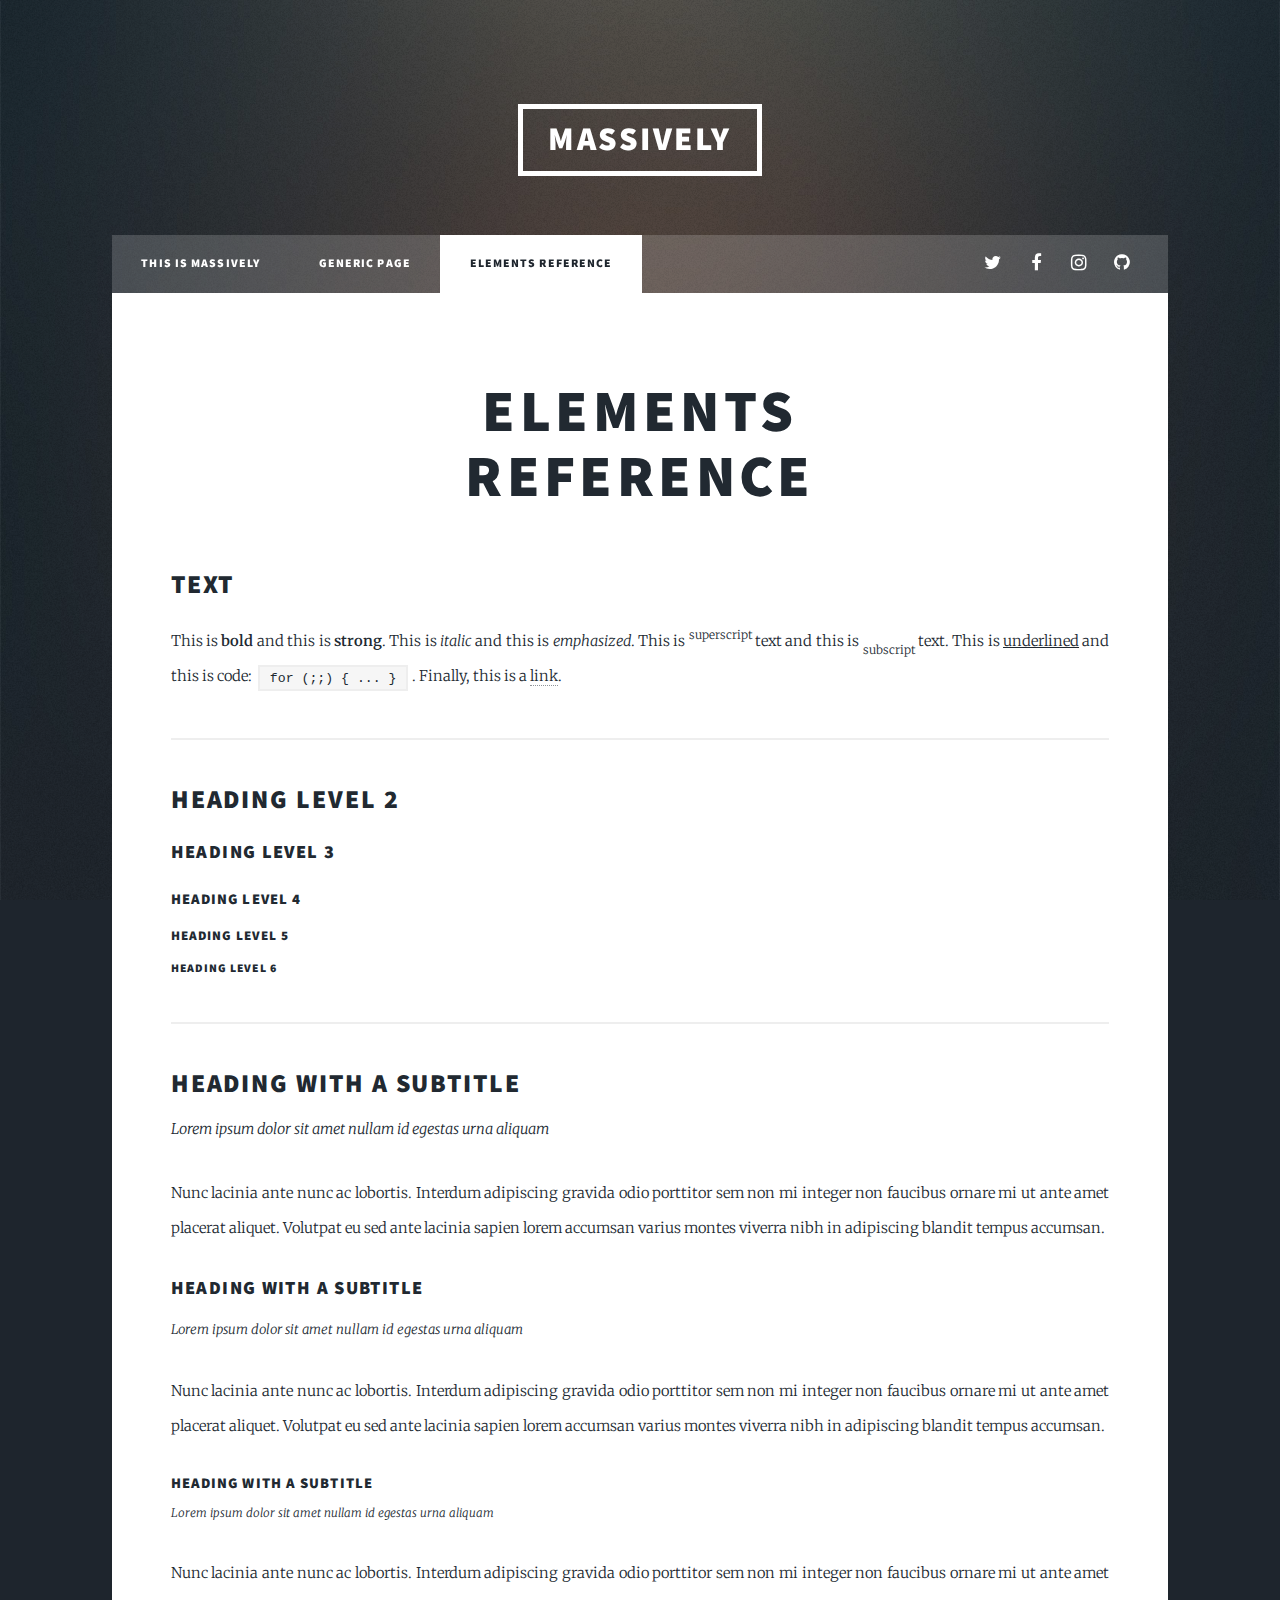
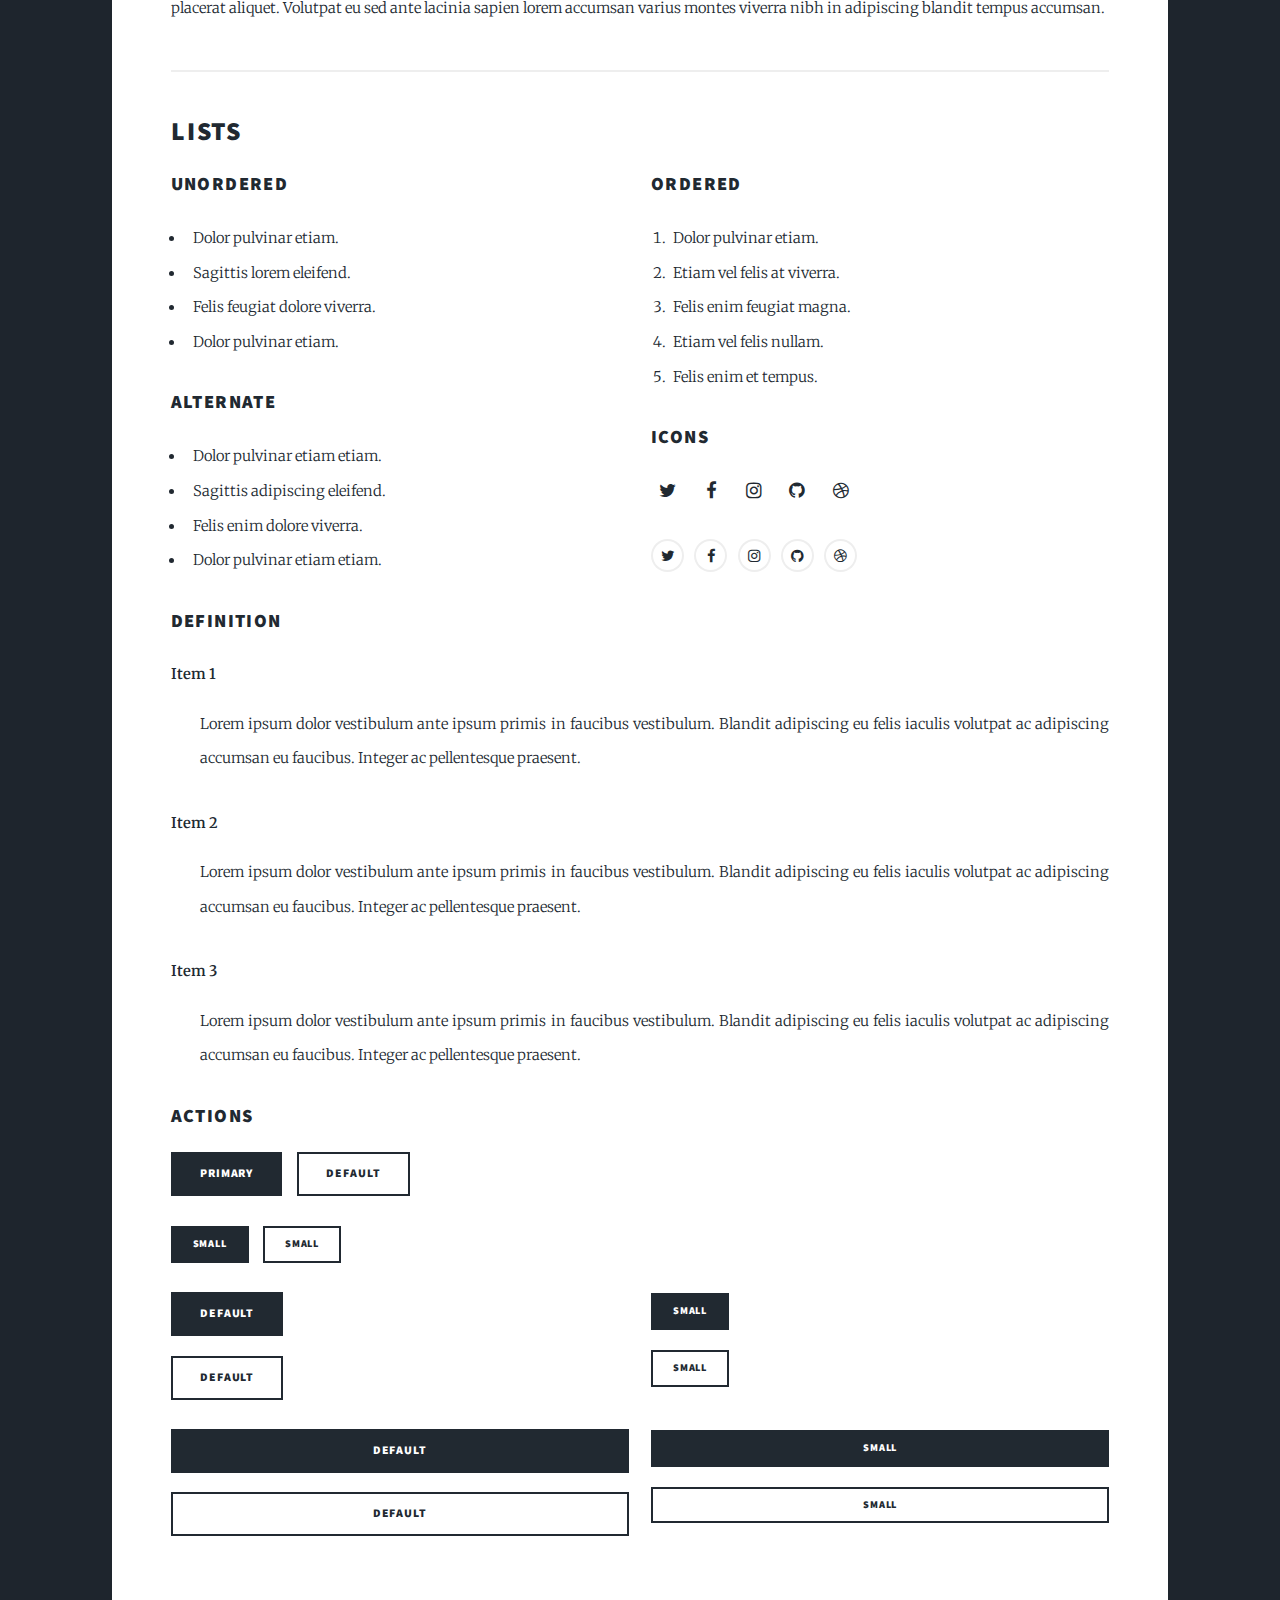
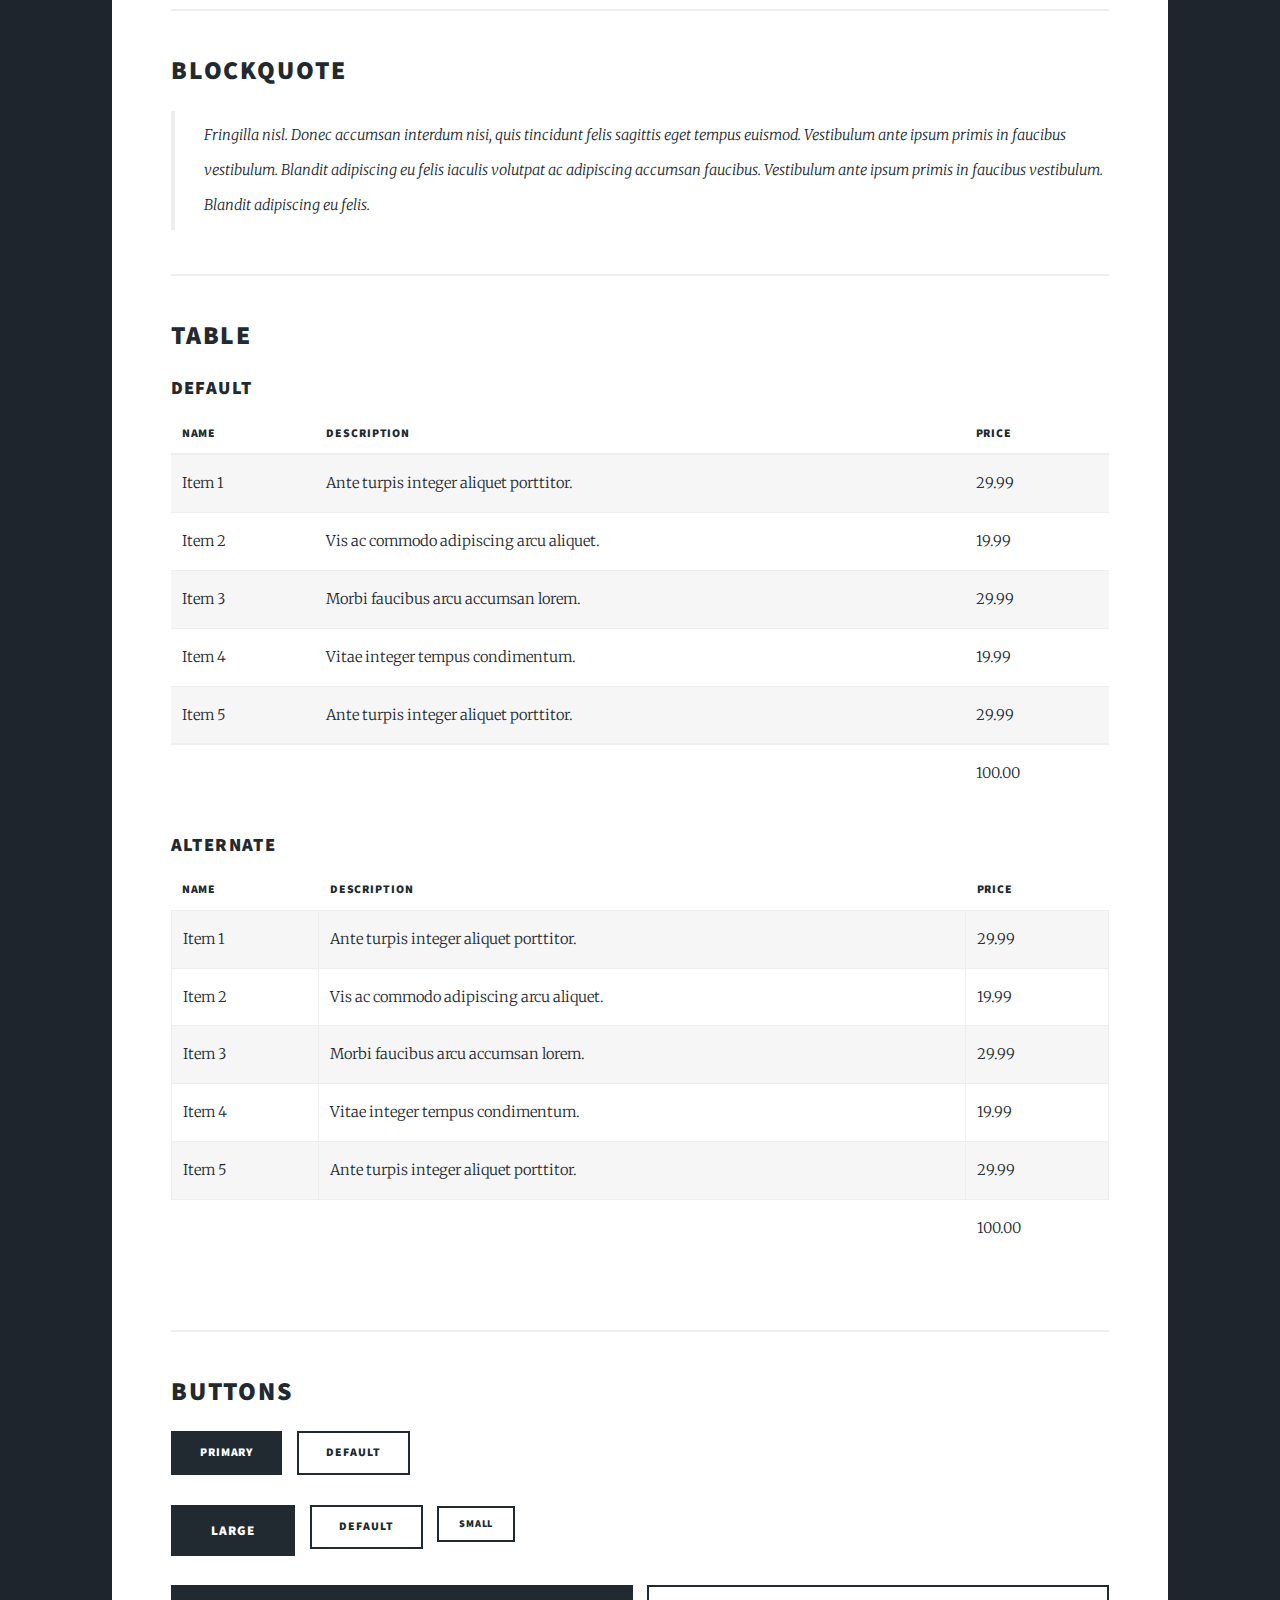
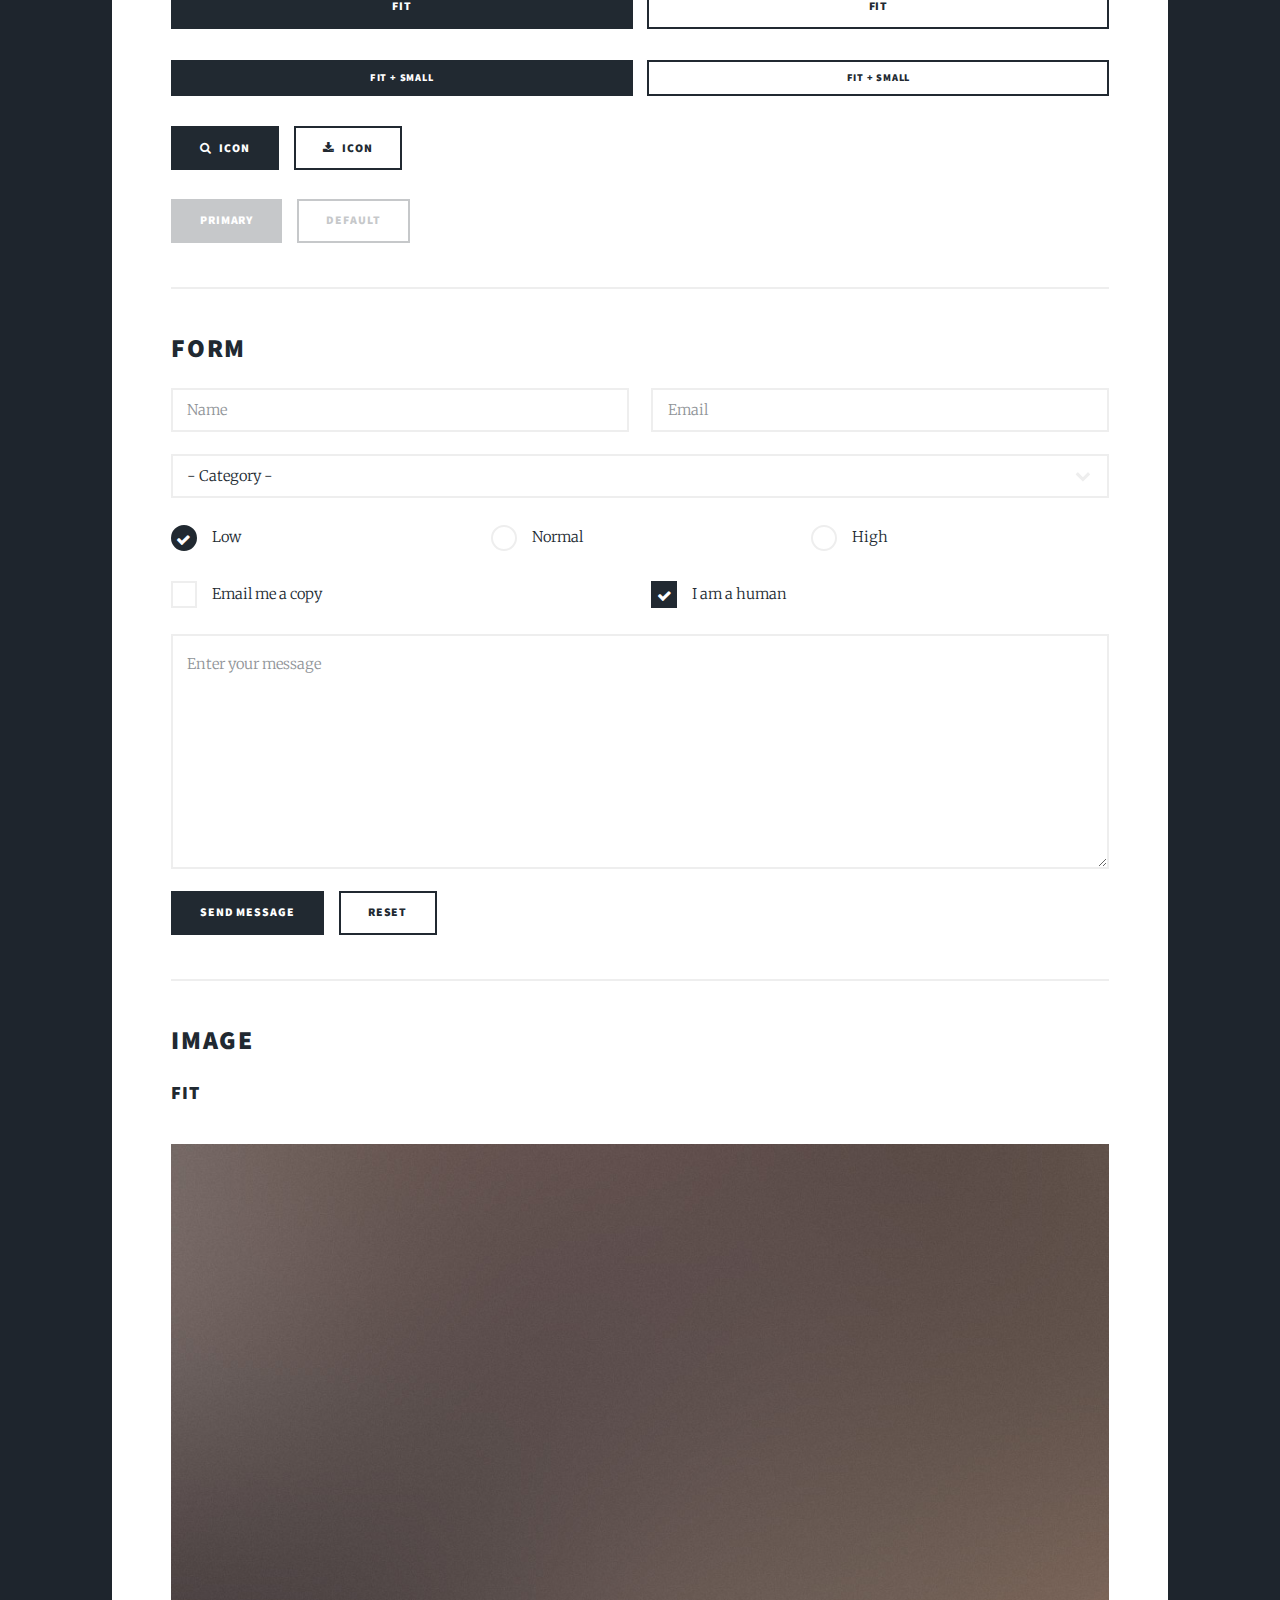
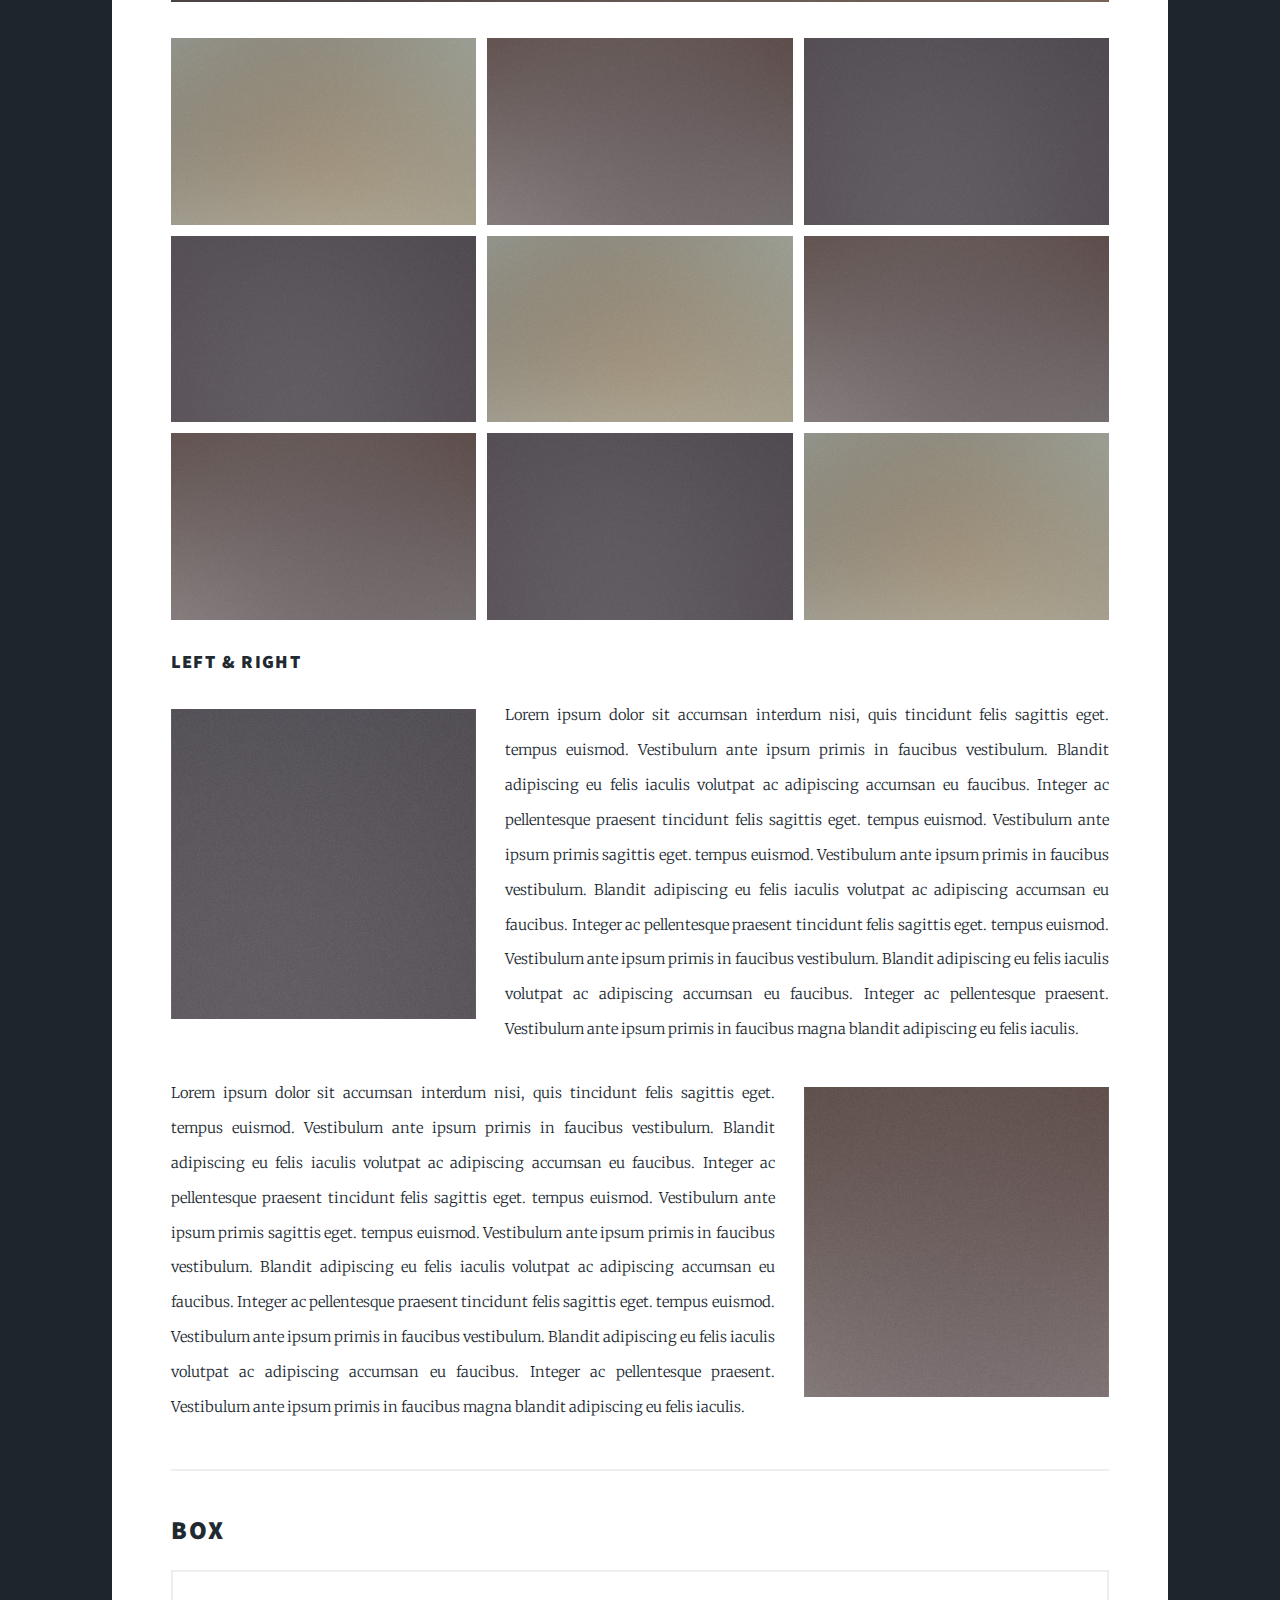
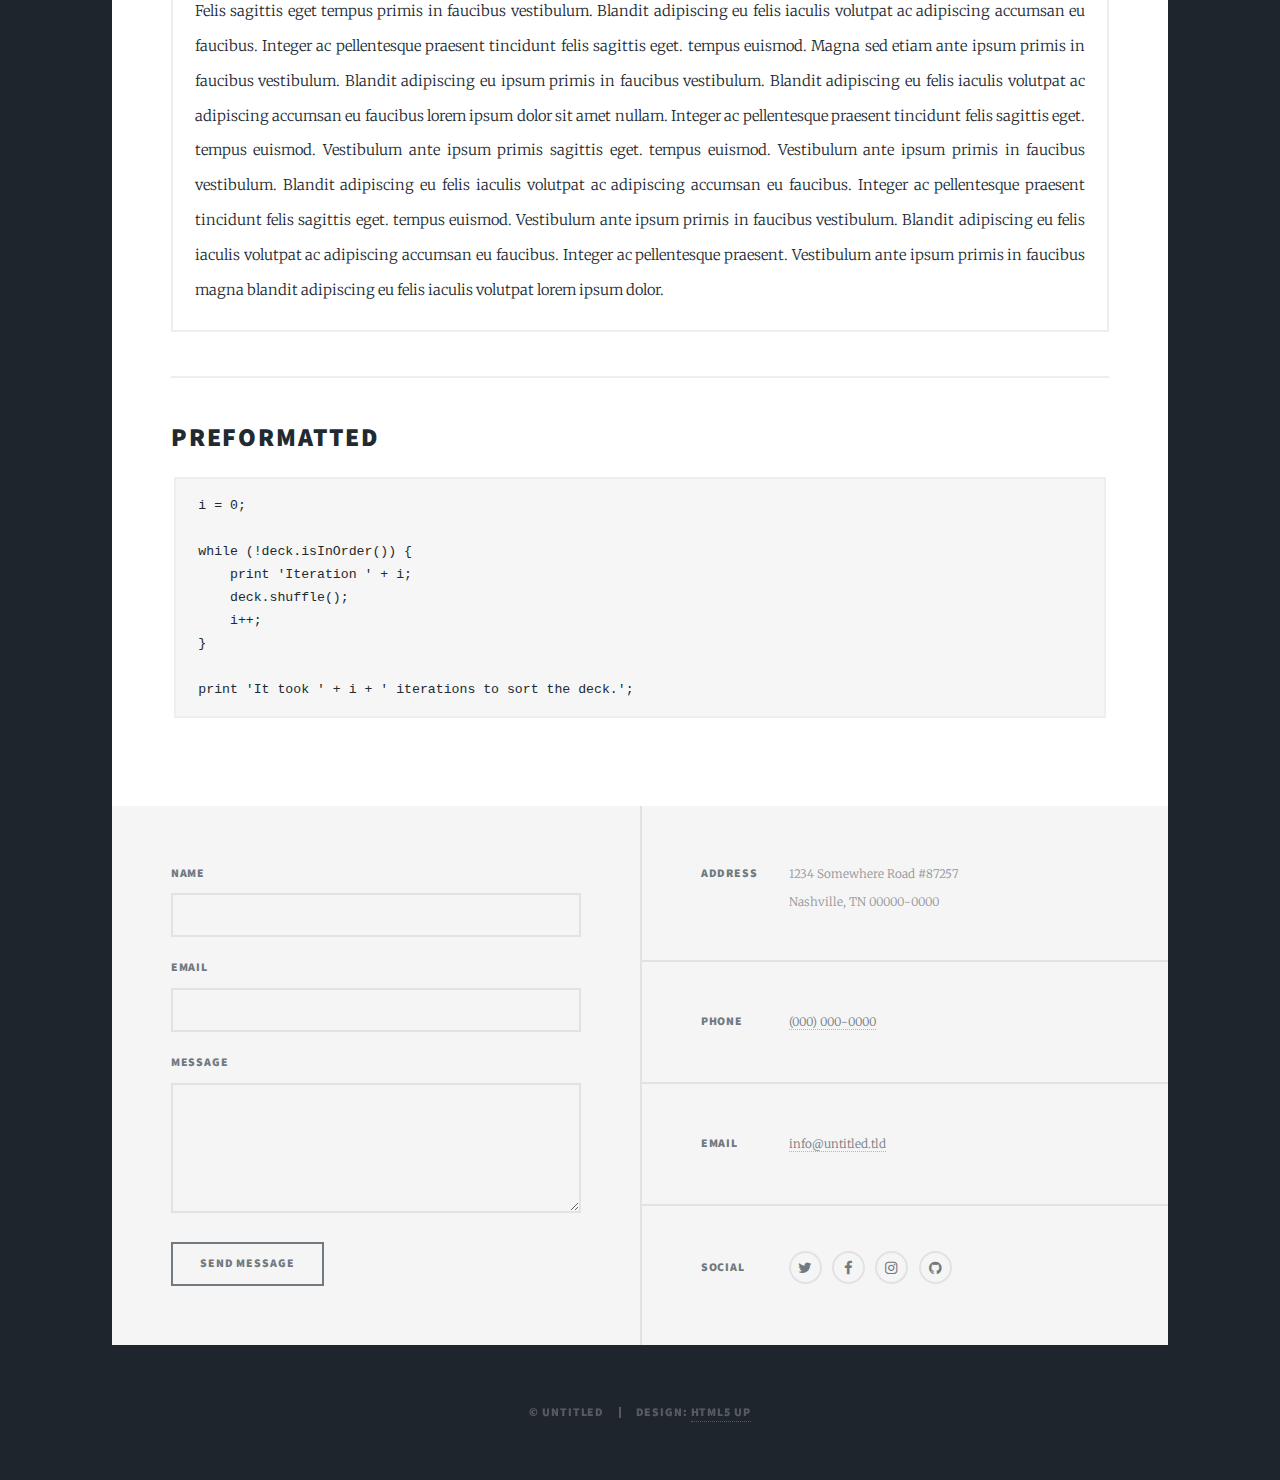
==== elements.html @ e855878c "chea" ====
<!DOCTYPE HTML>
<!--
	Massively by HTML5 UP
	html5up.net | @ajlkn
	Free for personal and commercial use under the CCA 3.0 license (html5up.net/license)
-->
<html>
	<head>
		<title>Elements Reference - Massively by HTML5 UP</title>
		<meta charset="utf-8" />
		<meta name="viewport" content="width=device-width, initial-scale=1, user-scalable=no" />
		<link rel="stylesheet" href="assets/css/main.css" />
		<noscript><link rel="stylesheet" href="assets/css/noscript.css" /></noscript>
	</head>
	<body class="is-preload">

		<!-- Wrapper -->
			<div id="wrapper">

				<!-- Header -->
					<header id="header">
						<a href="index.html" class="logo">Massively</a>
					</header>

				<!-- Nav -->
					<nav id="nav">
						<ul class="links">
							<li><a href="index.html">This is Massively</a></li>
							<li><a href="generic.html">Generic Page</a></li>
							<li class="active"><a href="elements.html">Elements Reference</a></li>
						</ul>
						<ul class="icons">
							<li><a href="#" class="icon fa-twitter"><span class="label">Twitter</span></a></li>
							<li><a href="#" class="icon fa-facebook"><span class="label">Facebook</span></a></li>
							<li><a href="#" class="icon fa-instagram"><span class="label">Instagram</span></a></li>
							<li><a href="#" class="icon fa-github"><span class="label">GitHub</span></a></li>
						</ul>
					</nav>

				<!-- Main -->
					<div id="main">

						<!-- Post -->
							<section class="post">
								<header class="major">
									<h1>Elements<br />
									Reference</h1>
								</header>

								<!-- Text stuff -->
									<h2>Text</h2>
									<p>This is <b>bold</b> and this is <strong>strong</strong>. This is <i>italic</i> and this is <em>emphasized</em>.
									This is <sup>superscript</sup> text and this is <sub>subscript</sub> text.
									This is <u>underlined</u> and this is code: <code>for (;;) { ... }</code>.
									Finally, this is a <a href="#">link</a>.</p>
									<hr />
									<h2>Heading Level 2</h2>
									<h3>Heading Level 3</h3>
									<h4>Heading Level 4</h4>
									<h5>Heading Level 5</h5>
									<h6>Heading Level 6</h6>
									<hr />
									<header>
										<h2>Heading with a Subtitle</h2>
										<p>Lorem ipsum dolor sit amet nullam id egestas urna aliquam</p>
									</header>
									<p>Nunc lacinia ante nunc ac lobortis. Interdum adipiscing gravida odio porttitor sem non mi integer non faucibus ornare mi ut ante amet placerat aliquet. Volutpat eu sed ante lacinia sapien lorem accumsan varius montes viverra nibh in adipiscing blandit tempus accumsan.</p>
									<header>
										<h3>Heading with a Subtitle</h3>
										<p>Lorem ipsum dolor sit amet nullam id egestas urna aliquam</p>
									</header>
									<p>Nunc lacinia ante nunc ac lobortis. Interdum adipiscing gravida odio porttitor sem non mi integer non faucibus ornare mi ut ante amet placerat aliquet. Volutpat eu sed ante lacinia sapien lorem accumsan varius montes viverra nibh in adipiscing blandit tempus accumsan.</p>
									<header>
										<h4>Heading with a Subtitle</h4>
										<p>Lorem ipsum dolor sit amet nullam id egestas urna aliquam</p>
									</header>
									<p>Nunc lacinia ante nunc ac lobortis. Interdum adipiscing gravida odio porttitor sem non mi integer non faucibus ornare mi ut ante amet placerat aliquet. Volutpat eu sed ante lacinia sapien lorem accumsan varius montes viverra nibh in adipiscing blandit tempus accumsan.</p>

									<hr />

								<!-- Lists -->
									<h2>Lists</h2>
									<div class="row">
										<div class="col-6 col-12-small">

											<h3>Unordered</h3>
											<ul>
												<li>Dolor pulvinar etiam.</li>
												<li>Sagittis lorem eleifend.</li>
												<li>Felis feugiat dolore viverra.</li>
												<li>Dolor pulvinar etiam.</li>
											</ul>

											<h3>Alternate</h3>
											<ul class="alt">
												<li>Dolor pulvinar etiam etiam.</li>
												<li>Sagittis adipiscing eleifend.</li>
												<li>Felis enim dolore viverra.</li>
												<li>Dolor pulvinar etiam etiam.</li>
											</ul>

										</div>
										<div class="col-6 col-12-small">

											<h3>Ordered</h3>
											<ol>
												<li>Dolor pulvinar etiam.</li>
												<li>Etiam vel felis at viverra.</li>
												<li>Felis enim feugiat magna.</li>
												<li>Etiam vel felis nullam.</li>
												<li>Felis enim et tempus.</li>
											</ol>

											<h3>Icons</h3>
											<ul class="icons">
												<li><a href="#" class="icon fa-twitter"><span class="label">Twitter</span></a></li>
												<li><a href="#" class="icon fa-facebook"><span class="label">Facebook</span></a></li>
												<li><a href="#" class="icon fa-instagram"><span class="label">Instagram</span></a></li>
												<li><a href="#" class="icon fa-github"><span class="label">Github</span></a></li>
												<li><a href="#" class="icon fa-dribbble"><span class="label">Dribbble</span></a></li>
											</ul>
											<ul class="icons alt">
												<li><a href="#" class="icon alt fa-twitter"><span class="label">Twitter</span></a></li>
												<li><a href="#" class="icon alt fa-facebook"><span class="label">Facebook</span></a></li>
												<li><a href="#" class="icon alt fa-instagram"><span class="label">Instagram</span></a></li>
												<li><a href="#" class="icon alt fa-github"><span class="label">Github</span></a></li>
												<li><a href="#" class="icon alt fa-dribbble"><span class="label">Dribbble</span></a></li>
											</ul>

										</div>
									</div>
									<h3>Definition</h3>
									<dl>
										<dt>Item 1</dt>
										<dd>
											<p>Lorem ipsum dolor vestibulum ante ipsum primis in faucibus vestibulum. Blandit adipiscing eu felis iaculis volutpat ac adipiscing accumsan eu faucibus. Integer ac pellentesque praesent.</p>
										</dd>
										<dt>Item 2</dt>
										<dd>
											<p>Lorem ipsum dolor vestibulum ante ipsum primis in faucibus vestibulum. Blandit adipiscing eu felis iaculis volutpat ac adipiscing accumsan eu faucibus. Integer ac pellentesque praesent.</p>
										</dd>
										<dt>Item 3</dt>
										<dd>
											<p>Lorem ipsum dolor vestibulum ante ipsum primis in faucibus vestibulum. Blandit adipiscing eu felis iaculis volutpat ac adipiscing accumsan eu faucibus. Integer ac pellentesque praesent.</p>
										</dd>
									</dl>

									<h3>Actions</h3>
									<ul class="actions">
										<li><a href="#" class="button primary">Primary</a></li>
										<li><a href="#" class="button">Default</a></li>
									</ul>
									<ul class="actions small">
										<li><a href="#" class="button primary small">Small</a></li>
										<li><a href="#" class="button small">Small</a></li>
									</ul>
									<div class="row">
										<div class="col-6 col-12-small">
											<ul class="actions stacked">
												<li><a href="#" class="button primary">Default</a></li>
												<li><a href="#" class="button">Default</a></li>
											</ul>
										</div>
										<div class="col-6 col-12-small">
											<ul class="actions stacked">
												<li><a href="#" class="button primary small">Small</a></li>
												<li><a href="#" class="button small">Small</a></li>
											</ul>
										</div>
									</div>
									<div class="row">
										<div class="col-6 col-12-small">
											<ul class="actions stacked">
												<li><a href="#" class="button primary fit">Default</a></li>
												<li><a href="#" class="button fit">Default</a></li>
											</ul>
										</div>
										<div class="col-6 col-12-small">
											<ul class="actions stacked">
												<li><a href="#" class="button primary small fit">Small</a></li>
												<li><a href="#" class="button small fit">Small</a></li>
											</ul>
										</div>
									</div>

									<hr />

								<!-- Blockquote -->
									<h2>Blockquote</h2>
									<blockquote>Fringilla nisl. Donec accumsan interdum nisi, quis tincidunt felis sagittis eget tempus euismod. Vestibulum ante ipsum primis in faucibus vestibulum. Blandit adipiscing eu felis iaculis volutpat ac adipiscing accumsan faucibus. Vestibulum ante ipsum primis in faucibus vestibulum. Blandit adipiscing eu felis.</blockquote>

									<hr />

								<!-- Table -->
									<h2>Table</h2>

									<h3>Default</h3>
									<div class="table-wrapper">
										<table>
											<thead>
												<tr>
													<th>Name</th>
													<th>Description</th>
													<th>Price</th>
												</tr>
											</thead>
											<tbody>
												<tr>
													<td>Item 1</td>
													<td>Ante turpis integer aliquet porttitor.</td>
													<td>29.99</td>
												</tr>
												<tr>
													<td>Item 2</td>
													<td>Vis ac commodo adipiscing arcu aliquet.</td>
													<td>19.99</td>
												</tr>
												<tr>
													<td>Item 3</td>
													<td> Morbi faucibus arcu accumsan lorem.</td>
													<td>29.99</td>
												</tr>
												<tr>
													<td>Item 4</td>
													<td>Vitae integer tempus condimentum.</td>
													<td>19.99</td>
												</tr>
												<tr>
													<td>Item 5</td>
													<td>Ante turpis integer aliquet porttitor.</td>
													<td>29.99</td>
												</tr>
											</tbody>
											<tfoot>
												<tr>
													<td colspan="2"></td>
													<td>100.00</td>
												</tr>
											</tfoot>
										</table>
									</div>

									<h3>Alternate</h3>
									<div class="table-wrapper">
										<table class="alt">
											<thead>
												<tr>
													<th>Name</th>
													<th>Description</th>
													<th>Price</th>
												</tr>
											</thead>
											<tbody>
												<tr>
													<td>Item 1</td>
													<td>Ante turpis integer aliquet porttitor.</td>
													<td>29.99</td>
												</tr>
												<tr>
													<td>Item 2</td>
													<td>Vis ac commodo adipiscing arcu aliquet.</td>
													<td>19.99</td>
												</tr>
												<tr>
													<td>Item 3</td>
													<td> Morbi faucibus arcu accumsan lorem.</td>
													<td>29.99</td>
												</tr>
												<tr>
													<td>Item 4</td>
													<td>Vitae integer tempus condimentum.</td>
													<td>19.99</td>
												</tr>
												<tr>
													<td>Item 5</td>
													<td>Ante turpis integer aliquet porttitor.</td>
													<td>29.99</td>
												</tr>
											</tbody>
											<tfoot>
												<tr>
													<td colspan="2"></td>
													<td>100.00</td>
												</tr>
											</tfoot>
										</table>
									</div>

									<hr />

								<!-- Buttons -->
									<h2>Buttons</h2>
									<ul class="actions">
										<li><a href="#" class="button primary">Primary</a></li>
										<li><a href="#" class="button">Default</a></li>
									</ul>
									<ul class="actions">
										<li><a href="#" class="button primary large">Large</a></li>
										<li><a href="#" class="button">Default</a></li>
										<li><a href="#" class="button small">Small</a></li>
									</ul>
									<ul class="actions fit">
										<li><a href="#" class="button primary fit">Fit</a></li>
										<li><a href="#" class="button fit">Fit</a></li>
									</ul>
									<ul class="actions fit small">
										<li><a href="#" class="button primary fit small">Fit + Small</a></li>
										<li><a href="#" class="button fit small">Fit + Small</a></li>
									</ul>
									<ul class="actions">
										<li><a href="#" class="button primary icon fa-search">Icon</a></li>
										<li><a href="#" class="button icon fa-download">Icon</a></li>
									</ul>
									<ul class="actions">
										<li><span class="button primary disabled">Primary</span></li>
										<li><span class="button disabled">Default</span></li>
									</ul>

									<hr />

								<!-- Form -->
									<h2>Form</h2>

									<form method="post" action="#">
										<div class="row gtr-uniform">
											<div class="col-6 col-12-xsmall">
												<input type="text" name="demo-name" id="demo-name" value="" placeholder="Name" />
											</div>
											<div class="col-6 col-12-xsmall">
												<input type="email" name="demo-email" id="demo-email" value="" placeholder="Email" />
											</div>
											<!-- Break -->
											<div class="col-12">
												<select name="demo-category" id="demo-category">
													<option value="">- Category -</option>
													<option value="1">Manufacturing</option>
													<option value="1">Shipping</option>
													<option value="1">Administration</option>
													<option value="1">Human Resources</option>
												</select>
											</div>
											<!-- Break -->
											<div class="col-4 col-12-small">
												<input type="radio" id="demo-priority-low" name="demo-priority" checked>
												<label for="demo-priority-low">Low</label>
											</div>
											<div class="col-4 col-12-small">
												<input type="radio" id="demo-priority-normal" name="demo-priority">
												<label for="demo-priority-normal">Normal</label>
											</div>
											<div class="col-4 col-12-small">
												<input type="radio" id="demo-priority-high" name="demo-priority">
												<label for="demo-priority-high">High</label>
											</div>
											<!-- Break -->
											<div class="col-6 col-12-small">
												<input type="checkbox" id="demo-copy" name="demo-copy">
												<label for="demo-copy">Email me a copy</label>
											</div>
											<div class="col-6 col-12-small">
												<input type="checkbox" id="demo-human" name="demo-human" checked>
												<label for="demo-human">I am a human</label>
											</div>
											<!-- Break -->
											<div class="col-12">
												<textarea name="demo-message" id="demo-message" placeholder="Enter your message" rows="6"></textarea>
											</div>
											<!-- Break -->
											<div class="col-12">
												<ul class="actions">
													<li><input type="submit" value="Send Message" class="primary" /></li>
													<li><input type="reset" value="Reset" /></li>
												</ul>
											</div>
										</div>
									</form>

									<hr />

								<!-- Image -->
									<h2>Image</h2>

									<h3>Fit</h3>
									<span class="image fit"><img src="images/pic01.jpg" alt="" /></span>
									<div class="box alt">
										<div class="row gtr-50 gtr-uniform">
											<div class="col-4"><span class="image fit"><img src="images/pic02.jpg" alt="" /></span></div>
											<div class="col-4"><span class="image fit"><img src="images/pic03.jpg" alt="" /></span></div>
											<div class="col-4"><span class="image fit"><img src="images/pic04.jpg" alt="" /></span></div>
											<!-- Break -->
											<div class="col-4"><span class="image fit"><img src="images/pic04.jpg" alt="" /></span></div>
											<div class="col-4"><span class="image fit"><img src="images/pic02.jpg" alt="" /></span></div>
											<div class="col-4"><span class="image fit"><img src="images/pic03.jpg" alt="" /></span></div>
											<!-- Break -->
											<div class="col-4"><span class="image fit"><img src="images/pic03.jpg" alt="" /></span></div>
											<div class="col-4"><span class="image fit"><img src="images/pic04.jpg" alt="" /></span></div>
											<div class="col-4"><span class="image fit"><img src="images/pic02.jpg" alt="" /></span></div>
										</div>
									</div>

									<h3>Left &amp; Right</h3>
									<p><span class="image left"><img src="images/pic08.jpg" alt="" /></span>Lorem ipsum dolor sit accumsan interdum nisi, quis tincidunt felis sagittis eget. tempus euismod. Vestibulum ante ipsum primis in faucibus vestibulum. Blandit adipiscing eu felis iaculis volutpat ac adipiscing accumsan eu faucibus. Integer ac pellentesque praesent tincidunt felis sagittis eget. tempus euismod. Vestibulum ante ipsum primis sagittis eget. tempus euismod. Vestibulum ante ipsum primis in faucibus vestibulum. Blandit adipiscing eu felis iaculis volutpat ac adipiscing accumsan eu faucibus. Integer ac pellentesque praesent tincidunt felis sagittis eget. tempus euismod. Vestibulum ante ipsum primis in faucibus vestibulum. Blandit adipiscing eu felis iaculis volutpat ac adipiscing accumsan eu faucibus. Integer ac pellentesque praesent. Vestibulum ante ipsum primis in faucibus magna blandit adipiscing eu felis iaculis.</p>
									<p><span class="image right"><img src="images/pic09.jpg" alt="" /></span>Lorem ipsum dolor sit accumsan interdum nisi, quis tincidunt felis sagittis eget. tempus euismod. Vestibulum ante ipsum primis in faucibus vestibulum. Blandit adipiscing eu felis iaculis volutpat ac adipiscing accumsan eu faucibus. Integer ac pellentesque praesent tincidunt felis sagittis eget. tempus euismod. Vestibulum ante ipsum primis sagittis eget. tempus euismod. Vestibulum ante ipsum primis in faucibus vestibulum. Blandit adipiscing eu felis iaculis volutpat ac adipiscing accumsan eu faucibus. Integer ac pellentesque praesent tincidunt felis sagittis eget. tempus euismod. Vestibulum ante ipsum primis in faucibus vestibulum. Blandit adipiscing eu felis iaculis volutpat ac adipiscing accumsan eu faucibus. Integer ac pellentesque praesent. Vestibulum ante ipsum primis in faucibus magna blandit adipiscing eu felis iaculis.</p>

									<hr />

								<!-- Box -->
									<h2>Box</h2>
									<div class="box">
										<p>Felis sagittis eget tempus primis in faucibus vestibulum. Blandit adipiscing eu felis iaculis volutpat ac adipiscing accumsan eu faucibus. Integer ac pellentesque praesent tincidunt felis sagittis eget. tempus euismod. Magna sed etiam ante ipsum primis in faucibus vestibulum. Blandit adipiscing eu ipsum primis in faucibus vestibulum. Blandit adipiscing eu felis iaculis volutpat ac adipiscing accumsan eu faucibus lorem ipsum dolor sit amet nullam. Integer ac pellentesque praesent tincidunt felis sagittis eget. tempus euismod. Vestibulum ante ipsum primis sagittis eget. tempus euismod. Vestibulum ante ipsum primis in faucibus vestibulum. Blandit adipiscing eu felis iaculis volutpat ac adipiscing accumsan eu faucibus. Integer ac pellentesque praesent tincidunt felis sagittis eget. tempus euismod. Vestibulum ante ipsum primis in faucibus vestibulum. Blandit adipiscing eu felis iaculis volutpat ac adipiscing accumsan eu faucibus. Integer ac pellentesque praesent. Vestibulum ante ipsum primis in faucibus magna blandit adipiscing eu felis iaculis volutpat lorem ipsum dolor.</p>
									</div>

									<hr />

								<!-- Preformatted Code -->
									<h2>Preformatted</h2>
									<pre><code>i = 0;

while (!deck.isInOrder()) {
    print 'Iteration ' + i;
    deck.shuffle();
    i++;
}

print 'It took ' + i + ' iterations to sort the deck.';
</code></pre>

							</section>

					</div>

				<!-- Footer -->
					<footer id="footer">
						<section>
							<form method="post" action="#">
								<div class="fields">
									<div class="field">
										<label for="name">Name</label>
										<input type="text" name="name" id="name" />
									</div>
									<div class="field">
										<label for="email">Email</label>
										<input type="text" name="email" id="email" />
									</div>
									<div class="field">
										<label for="message">Message</label>
										<textarea name="message" id="message" rows="3"></textarea>
									</div>
								</div>
								<ul class="actions">
									<li><input type="submit" value="Send Message" /></li>
								</ul>
							</form>
						</section>
						<section class="split contact">
							<section class="alt">
								<h3>Address</h3>
								<p>1234 Somewhere Road #87257<br />
								Nashville, TN 00000-0000</p>
							</section>
							<section>
								<h3>Phone</h3>
								<p><a href="#">(000) 000-0000</a></p>
							</section>
							<section>
								<h3>Email</h3>
								<p><a href="#">info@untitled.tld</a></p>
							</section>
							<section>
								<h3>Social</h3>
								<ul class="icons alt">
									<li><a href="#" class="icon alt fa-twitter"><span class="label">Twitter</span></a></li>
									<li><a href="#" class="icon alt fa-facebook"><span class="label">Facebook</span></a></li>
									<li><a href="#" class="icon alt fa-instagram"><span class="label">Instagram</span></a></li>
									<li><a href="#" class="icon alt fa-github"><span class="label">GitHub</span></a></li>
								</ul>
							</section>
						</section>
					</footer>

				<!-- Copyright -->
					<div id="copyright">
						<ul><li>&copy; Untitled</li><li>Design: <a href="https://html5up.net">HTML5 UP</a></li></ul>
					</div>

			</div>

		<!-- Scripts -->
			<script src="assets/js/jquery.min.js"></script>
			<script src="assets/js/jquery.scrollex.min.js"></script>
			<script src="assets/js/jquery.scrolly.min.js"></script>
			<script src="assets/js/browser.min.js"></script>
			<script src="assets/js/breakpoints.min.js"></script>
			<script src="assets/js/util.js"></script>
			<script src="assets/js/main.js"></script>

	</body>
</html>
---- assets/css/main.css ----
@import url(font-awesome.min.css);
@import url("https://fonts.googleapis.com/css?family=Merriweather:300,700,300italic,700italic|Source+Sans+Pro:900");

/*
	Massively by HTML5 UP
	html5up.net | @ajlkn
	Free for personal and commercial use under the CCA 3.0 license (html5up.net/license)
*/

html, body, div, span, applet, object,
iframe, h1, h2, h3, h4, h5, h6, p, blockquote,
pre, a, abbr, acronym, address, big, cite,
code, del, dfn, em, img, ins, kbd, q, s, samp,
small, strike, strong, sub, sup, tt, var, b,
u, i, center, dl, dt, dd, ol, ul, li, fieldset,
form, label, legend, table, caption, tbody,
tfoot, thead, tr, th, td, article, aside,
canvas, details, embed, figure, figcaption,
footer, header, hgroup, menu, nav, output, ruby,
section, summary, time, mark, audio, video {
	margin: 0;
	padding: 0;
	border: 0;
	font-size: 100%;
	font: inherit;
	vertical-align: baseline;}

article, aside, details, figcaption, figure,
footer, header, hgroup, menu, nav, section {
	display: block;}

body {
	line-height: 1;
}

ol, ul {
	list-style: none;
}

blockquote, q {
	quotes: none;
}

	blockquote:before, blockquote:after, q:before, q:after {
		content: '';
		content: none;
	}

table {
	border-collapse: collapse;
	border-spacing: 0;
}

body {
	-webkit-text-size-adjust: none;
}

mark {
	background-color: transparent;
	color: inherit;
}

input::-moz-focus-inner {
	border: 0;
	padding: 0;
}

input, select, textarea {
	-moz-appearance: none;
	-webkit-appearance: none;
	-ms-appearance: none;
	appearance: none;
}

/* Basic */

	@-ms-viewport {
		width: device-width;
	}

	body {
		-ms-overflow-style: scrollbar;
	}

	@media screen and (max-width: 480px) {

		html, body {
			min-width: 320px;
		}

	}

	html {
		box-sizing: border-box;
	}

	*, *:before, *:after {
		box-sizing: inherit;
	}

	body {
		background-color: #1e252d;
	}

		body.is-preload *, body.is-preload *:before, body.is-preload *:after {
			-moz-animation: none !important;
			-webkit-animation: none !important;
			-ms-animation: none !important;
			animation: none !important;
			-moz-transition: none !important;
			-webkit-transition: none !important;
			-ms-transition: none !important;
			transition: none !important;
		}

/* Type */

	html {
		font-size: 16pt;
	}

		@media screen and (max-width: 1680px) {

			html {
				font-size: 12pt;
			}

		}

		@media screen and (max-width: 1280px) {

			html {
				font-size: 11pt;
			}

		}

		@media screen and (max-width: 360px) {

			html {
				font-size: 10pt;
			}

		}

	body {
		color: #212931;
	}

	body, input, select, textarea {
		font-family: "Merriweather", Georgia, serif;
		font-weight: 300;
		font-size: 1rem;
		line-height: 2.375;
	}

	a {
		-moz-transition: color 0.2s ease-in-out, background-color 0.2s ease-in-out, border-color 0.2s ease-in-out, box-shadow 0.2s ease-in-out;
		-webkit-transition: color 0.2s ease-in-out, background-color 0.2s ease-in-out, border-color 0.2s ease-in-out, box-shadow 0.2s ease-in-out;
		-ms-transition: color 0.2s ease-in-out, background-color 0.2s ease-in-out, border-color 0.2s ease-in-out, box-shadow 0.2s ease-in-out;
		transition: color 0.2s ease-in-out, background-color 0.2s ease-in-out, border-color 0.2s ease-in-out, box-shadow 0.2s ease-in-out;
		border-bottom: dotted 1px;
		text-decoration: none;
	}

		a:hover {
			border-bottom-color: transparent;
		}

	strong, b {
		font-weight: 600;
	}

	em, i {
		font-style: italic;
	}

	p {
		text-align: justify;
		margin: 0 0 2rem 0;
	}

	h1, h2, h3, h4, h5, h6 {
		font-family: "Source Sans Pro", Helvetica, sans-serif;
		font-weight: 900;
		line-height: 1.5;
		letter-spacing: 0.075em;
		text-transform: uppercase;
		margin: 0 0 1rem 0;
	}

		h1 a, h2 a, h3 a, h4 a, h5 a, h6 a {
			border-bottom: 0;
			color: inherit;
			text-decoration: none;
		}

	h1 {
		font-size: 4rem;
		line-height: 1.1;
		margin: 0 0 2rem 0;
	}

	h2 {
		font-size: 1.75rem;
		line-height: 1.3;
		margin: 0 0 1.5rem 0;
	}

	h3 {
		font-size: 1.25rem;
		margin: 0 0 1.5rem 0;
	}

	h4 {
		font-size: 1rem;
	}

	h5 {
		font-size: 0.9rem;
	}

	h6 {
		font-size: 0.8rem;
	}

	sub {
		font-size: 0.8rem;
		position: relative;
		top: 0.5rem;
	}

	sup {
		font-size: 0.8rem;
		position: relative;
		top: -0.5rem;
	}

	blockquote {
		border-left: solid 4px;
		font-style: italic;
		margin: 0 0 2rem 0;
		padding: 0.5rem 0 0.5rem 2rem;
	}

	code {
		border: solid 2px;
		font-family: "Courier New", monospace;
		font-size: 0.9rem;
		margin: 0 0.25rem;
		padding: 0.25rem 0.65rem;
	}

	pre {
		-webkit-overflow-scrolling: touch;
		font-family: "Courier New", monospace;
		font-size: 0.9rem;
		margin: 0 0 2rem 0;
	}

		pre code {
			display: block;
			line-height: 1.75;
			padding: 1rem 1.5rem;
			overflow-x: auto;
		}

	hr {
		border: 0;
		border-bottom: solid 2px;
		margin: 3rem 0;
	}

		hr.major {
			margin: 5rem 0;
		}

	.align-left {
		text-align: left;
	}

	.align-center {
		text-align: center;
	}

	.align-right {
		text-align: right;
	}

	input, select, textarea {
		color: #212931;
	}

	a {
		color: #212931;
		border-bottom-color: rgba(33, 41, 49, 0.5);
	}

		a:hover {
			border-bottom-color: transparent;
			color: #18bfef !important;
		}

	strong, b {
		color: #212931;
	}

	h1, h2, h3, h4, h5, h6 {
		color: #212931;
	}

	blockquote {
		border-left-color: #eeeeee;
	}

	code {
		background: rgba(220, 220, 220, 0.25);
		border-color: #eeeeee;
	}

	hr {
		border-bottom-color: #eeeeee;
	}

/* Row */

	.row {
		display: flex;
		flex-wrap: wrap;
		box-sizing: border-box;
		align-items: stretch;
	}

		.row > * {
			box-sizing: border-box;
		}

		.row.gtr-uniform > * > :last-child {
			margin-bottom: 0;
		}

		.row.aln-left {
			justify-content: flex-start;
		}

		.row.aln-center {
			justify-content: center;
		}

		.row.aln-right {
			justify-content: flex-end;
		}

		.row.aln-top {
			align-items: flex-start;
		}

		.row.aln-middle {
			align-items: center;
		}

		.row.aln-bottom {
			align-items: flex-end;
		}

		.row > .imp {
			order: -1;
		}

		.row > .col-1 {
			width: 8.3333333333%;
		}

		.row > .off-1 {
			margin-left: 8.3333333333%;
		}

		.row > .col-2 {
			width: 16.6666666667%;
		}

		.row > .off-2 {
			margin-left: 16.6666666667%;
		}

		.row > .col-3 {
			width: 25%;
		}

		.row > .off-3 {
			margin-left: 25%;
		}

		.row > .col-4 {
			width: 33.3333333333%;
		}

		.row > .off-4 {
			margin-left: 33.3333333333%;
		}

		.row > .col-5 {
			width: 41.6666666667%;
		}

		.row > .off-5 {
			margin-left: 41.6666666667%;
		}

		.row > .col-6 {
			width: 50%;
		}

		.row > .off-6 {
			margin-left: 50%;
		}

		.row > .col-7 {
			width: 58.3333333333%;
		}

		.row > .off-7 {
			margin-left: 58.3333333333%;
		}

		.row > .col-8 {
			width: 66.6666666667%;
		}

		.row > .off-8 {
			margin-left: 66.6666666667%;
		}

		.row > .col-9 {
			width: 75%;
		}

		.row > .off-9 {
			margin-left: 75%;
		}

		.row > .col-10 {
			width: 83.3333333333%;
		}

		.row > .off-10 {
			margin-left: 83.3333333333%;
		}

		.row > .col-11 {
			width: 91.6666666667%;
		}

		.row > .off-11 {
			margin-left: 91.6666666667%;
		}

		.row > .col-12 {
			width: 100%;
		}

		.row > .off-12 {
			margin-left: 100%;
		}

		.row.gtr-0 {
			margin-top: 0;
			margin-left: 0rem;
		}

			.row.gtr-0 > * {
				padding: 0 0 0 0rem;
			}

			.row.gtr-0.gtr-uniform {
				margin-top: 0rem;
			}

				.row.gtr-0.gtr-uniform > * {
					padding-top: 0rem;
				}

		.row.gtr-25 {
			margin-top: 0;
			margin-left: -0.375rem;
		}

			.row.gtr-25 > * {
				padding: 0 0 0 0.375rem;
			}

			.row.gtr-25.gtr-uniform {
				margin-top: -0.375rem;
			}

				.row.gtr-25.gtr-uniform > * {
					padding-top: 0.375rem;
				}

		.row.gtr-50 {
			margin-top: 0;
			margin-left: -0.75rem;
		}

			.row.gtr-50 > * {
				padding: 0 0 0 0.75rem;
			}

			.row.gtr-50.gtr-uniform {
				margin-top: -0.75rem;
			}

				.row.gtr-50.gtr-uniform > * {
					padding-top: 0.75rem;
				}

		.row {
			margin-top: 0;
			margin-left: -1.5rem;
		}

			.row > * {
				padding: 0 0 0 1.5rem;
			}

			.row.gtr-uniform {
				margin-top: -1.5rem;
			}

				.row.gtr-uniform > * {
					padding-top: 1.5rem;
				}

		.row.gtr-150 {
			margin-top: 0;
			margin-left: -2.25rem;
		}

			.row.gtr-150 > * {
				padding: 0 0 0 2.25rem;
			}

			.row.gtr-150.gtr-uniform {
				margin-top: -2.25rem;
			}

				.row.gtr-150.gtr-uniform > * {
					padding-top: 2.25rem;
				}

		.row.gtr-200 {
			margin-top: 0;
			margin-left: -3rem;
		}

			.row.gtr-200 > * {
				padding: 0 0 0 3rem;
			}

			.row.gtr-200.gtr-uniform {
				margin-top: -3rem;
			}

				.row.gtr-200.gtr-uniform > * {
					padding-top: 3rem;
				}

		@media screen and (max-width: 1680px) {

			.row {
				display: flex;
				flex-wrap: wrap;
				box-sizing: border-box;
				align-items: stretch;
			}

				.row > * {
					box-sizing: border-box;
				}

				.row.gtr-uniform > * > :last-child {
					margin-bottom: 0;
				}

				.row.aln-left {
					justify-content: flex-start;
				}

				.row.aln-center {
					justify-content: center;
				}

				.row.aln-right {
					justify-content: flex-end;
				}

				.row.aln-top {
					align-items: flex-start;
				}

				.row.aln-middle {
					align-items: center;
				}

				.row.aln-bottom {
					align-items: flex-end;
				}

				.row > .imp-xlarge {
					order: -1;
				}

				.row > .col-1-xlarge {
					width: 8.3333333333%;
				}

				.row > .off-1-xlarge {
					margin-left: 8.3333333333%;
				}

				.row > .col-2-xlarge {
					width: 16.6666666667%;
				}

				.row > .off-2-xlarge {
					margin-left: 16.6666666667%;
				}

				.row > .col-3-xlarge {
					width: 25%;
				}

				.row > .off-3-xlarge {
					margin-left: 25%;
				}

				.row > .col-4-xlarge {
					width: 33.3333333333%;
				}

				.row > .off-4-xlarge {
					margin-left: 33.3333333333%;
				}

				.row > .col-5-xlarge {
					width: 41.6666666667%;
				}

				.row > .off-5-xlarge {
					margin-left: 41.6666666667%;
				}

				.row > .col-6-xlarge {
					width: 50%;
				}

				.row > .off-6-xlarge {
					margin-left: 50%;
				}

				.row > .col-7-xlarge {
					width: 58.3333333333%;
				}

				.row > .off-7-xlarge {
					margin-left: 58.3333333333%;
				}

				.row > .col-8-xlarge {
					width: 66.6666666667%;
				}

				.row > .off-8-xlarge {
					margin-left: 66.6666666667%;
				}

				.row > .col-9-xlarge {
					width: 75%;
				}

				.row > .off-9-xlarge {
					margin-left: 75%;
				}

				.row > .col-10-xlarge {
					width: 83.3333333333%;
				}

				.row > .off-10-xlarge {
					margin-left: 83.3333333333%;
				}

				.row > .col-11-xlarge {
					width: 91.6666666667%;
				}

				.row > .off-11-xlarge {
					margin-left: 91.6666666667%;
				}

				.row > .col-12-xlarge {
					width: 100%;
				}

				.row > .off-12-xlarge {
					margin-left: 100%;
				}

				.row.gtr-0 {
					margin-top: 0;
					margin-left: 0rem;
				}

					.row.gtr-0 > * {
						padding: 0 0 0 0rem;
					}

					.row.gtr-0.gtr-uniform {
						margin-top: 0rem;
					}

						.row.gtr-0.gtr-uniform > * {
							padding-top: 0rem;
						}

				.row.gtr-25 {
					margin-top: 0;
					margin-left: -0.375rem;
				}

					.row.gtr-25 > * {
						padding: 0 0 0 0.375rem;
					}

					.row.gtr-25.gtr-uniform {
						margin-top: -0.375rem;
					}

						.row.gtr-25.gtr-uniform > * {
							padding-top: 0.375rem;
						}

				.row.gtr-50 {
					margin-top: 0;
					margin-left: -0.75rem;
				}

					.row.gtr-50 > * {
						padding: 0 0 0 0.75rem;
					}

					.row.gtr-50.gtr-uniform {
						margin-top: -0.75rem;
					}

						.row.gtr-50.gtr-uniform > * {
							padding-top: 0.75rem;
						}

				.row {
					margin-top: 0;
					margin-left: -1.5rem;
				}

					.row > * {
						padding: 0 0 0 1.5rem;
					}

					.row.gtr-uniform {
						margin-top: -1.5rem;
					}

						.row.gtr-uniform > * {
							padding-top: 1.5rem;
						}

				.row.gtr-150 {
					margin-top: 0;
					margin-left: -2.25rem;
				}

					.row.gtr-150 > * {
						padding: 0 0 0 2.25rem;
					}

					.row.gtr-150.gtr-uniform {
						margin-top: -2.25rem;
					}

						.row.gtr-150.gtr-uniform > * {
							padding-top: 2.25rem;
						}

				.row.gtr-200 {
					margin-top: 0;
					margin-left: -3rem;
				}

					.row.gtr-200 > * {
						padding: 0 0 0 3rem;
					}

					.row.gtr-200.gtr-uniform {
						margin-top: -3rem;
					}

						.row.gtr-200.gtr-uniform > * {
							padding-top: 3rem;
						}

		}

		@media screen and (max-width: 1280px) {

			.row {
				display: flex;
				flex-wrap: wrap;
				box-sizing: border-box;
				align-items: stretch;
			}

				.row > * {
					box-sizing: border-box;
				}

				.row.gtr-uniform > * > :last-child {
					margin-bottom: 0;
				}

				.row.aln-left {
					justify-content: flex-start;
				}

				.row.aln-center {
					justify-content: center;
				}

				.row.aln-right {
					justify-content: flex-end;
				}

				.row.aln-top {
					align-items: flex-start;
				}

				.row.aln-middle {
					align-items: center;
				}

				.row.aln-bottom {
					align-items: flex-end;
				}

				.row > .imp-large {
					order: -1;
				}

				.row > .col-1-large {
					width: 8.3333333333%;
				}

				.row > .off-1-large {
					margin-left: 8.3333333333%;
				}

				.row > .col-2-large {
					width: 16.6666666667%;
				}

				.row > .off-2-large {
					margin-left: 16.6666666667%;
				}

				.row > .col-3-large {
					width: 25%;
				}

				.row > .off-3-large {
					margin-left: 25%;
				}

				.row > .col-4-large {
					width: 33.3333333333%;
				}

				.row > .off-4-large {
					margin-left: 33.3333333333%;
				}

				.row > .col-5-large {
					width: 41.6666666667%;
				}

				.row > .off-5-large {
					margin-left: 41.6666666667%;
				}

				.row > .col-6-large {
					width: 50%;
				}

				.row > .off-6-large {
					margin-left: 50%;
				}

				.row > .col-7-large {
					width: 58.3333333333%;
				}

				.row > .off-7-large {
					margin-left: 58.3333333333%;
				}

				.row > .col-8-large {
					width: 66.6666666667%;
				}

				.row > .off-8-large {
					margin-left: 66.6666666667%;
				}

				.row > .col-9-large {
					width: 75%;
				}

				.row > .off-9-large {
					margin-left: 75%;
				}

				.row > .col-10-large {
					width: 83.3333333333%;
				}

				.row > .off-10-large {
					margin-left: 83.3333333333%;
				}

				.row > .col-11-large {
					width: 91.6666666667%;
				}

				.row > .off-11-large {
					margin-left: 91.6666666667%;
				}

				.row > .col-12-large {
					width: 100%;
				}

				.row > .off-12-large {
					margin-left: 100%;
				}

				.row.gtr-0 {
					margin-top: 0;
					margin-left: 0rem;
				}

					.row.gtr-0 > * {
						padding: 0 0 0 0rem;
					}

					.row.gtr-0.gtr-uniform {
						margin-top: 0rem;
					}

						.row.gtr-0.gtr-uniform > * {
							padding-top: 0rem;
						}

				.row.gtr-25 {
					margin-top: 0;
					margin-left: -0.375rem;
				}

					.row.gtr-25 > * {
						padding: 0 0 0 0.375rem;
					}

					.row.gtr-25.gtr-uniform {
						margin-top: -0.375rem;
					}

						.row.gtr-25.gtr-uniform > * {
							padding-top: 0.375rem;
						}

				.row.gtr-50 {
					margin-top: 0;
					margin-left: -0.75rem;
				}

					.row.gtr-50 > * {
						padding: 0 0 0 0.75rem;
					}

					.row.gtr-50.gtr-uniform {
						margin-top: -0.75rem;
					}

						.row.gtr-50.gtr-uniform > * {
							padding-top: 0.75rem;
						}

				.row {
					margin-top: 0;
					margin-left: -1.5rem;
				}

					.row > * {
						padding: 0 0 0 1.5rem;
					}

					.row.gtr-uniform {
						margin-top: -1.5rem;
					}

						.row.gtr-uniform > * {
							padding-top: 1.5rem;
						}

				.row.gtr-150 {
					margin-top: 0;
					margin-left: -2.25rem;
				}

					.row.gtr-150 > * {
						padding: 0 0 0 2.25rem;
					}

					.row.gtr-150.gtr-uniform {
						margin-top: -2.25rem;
					}

						.row.gtr-150.gtr-uniform > * {
							padding-top: 2.25rem;
						}

				.row.gtr-200 {
					margin-top: 0;
					margin-left: -3rem;
				}

					.row.gtr-200 > * {
						padding: 0 0 0 3rem;
					}

					.row.gtr-200.gtr-uniform {
						margin-top: -3rem;
					}

						.row.gtr-200.gtr-uniform > * {
							padding-top: 3rem;
						}

		}

		@media screen and (max-width: 980px) {

			.row {
				display: flex;
				flex-wrap: wrap;
				box-sizing: border-box;
				align-items: stretch;
			}

				.row > * {
					box-sizing: border-box;
				}

				.row.gtr-uniform > * > :last-child {
					margin-bottom: 0;
				}

				.row.aln-left {
					justify-content: flex-start;
				}

				.row.aln-center {
					justify-content: center;
				}

				.row.aln-right {
					justify-content: flex-end;
				}

				.row.aln-top {
					align-items: flex-start;
				}

				.row.aln-middle {
					align-items: center;
				}

				.row.aln-bottom {
					align-items: flex-end;
				}

				.row > .imp-medium {
					order: -1;
				}

				.row > .col-1-medium {
					width: 8.3333333333%;
				}

				.row > .off-1-medium {
					margin-left: 8.3333333333%;
				}

				.row > .col-2-medium {
					width: 16.6666666667%;
				}

				.row > .off-2-medium {
					margin-left: 16.6666666667%;
				}

				.row > .col-3-medium {
					width: 25%;
				}

				.row > .off-3-medium {
					margin-left: 25%;
				}

				.row > .col-4-medium {
					width: 33.3333333333%;
				}

				.row > .off-4-medium {
					margin-left: 33.3333333333%;
				}

				.row > .col-5-medium {
					width: 41.6666666667%;
				}

				.row > .off-5-medium {
					margin-left: 41.6666666667%;
				}

				.row > .col-6-medium {
					width: 50%;
				}

				.row > .off-6-medium {
					margin-left: 50%;
				}

				.row > .col-7-medium {
					width: 58.3333333333%;
				}

				.row > .off-7-medium {
					margin-left: 58.3333333333%;
				}

				.row > .col-8-medium {
					width: 66.6666666667%;
				}

				.row > .off-8-medium {
					margin-left: 66.6666666667%;
				}

				.row > .col-9-medium {
					width: 75%;
				}

				.row > .off-9-medium {
					margin-left: 75%;
				}

				.row > .col-10-medium {
					width: 83.3333333333%;
				}

				.row > .off-10-medium {
					margin-left: 83.3333333333%;
				}

				.row > .col-11-medium {
					width: 91.6666666667%;
				}

				.row > .off-11-medium {
					margin-left: 91.6666666667%;
				}

				.row > .col-12-medium {
					width: 100%;
				}

				.row > .off-12-medium {
					margin-left: 100%;
				}

				.row.gtr-0 {
					margin-top: 0;
					margin-left: 0rem;
				}

					.row.gtr-0 > * {
						padding: 0 0 0 0rem;
					}

					.row.gtr-0.gtr-uniform {
						margin-top: 0rem;
					}

						.row.gtr-0.gtr-uniform > * {
							padding-top: 0rem;
						}

				.row.gtr-25 {
					margin-top: 0;
					margin-left: -0.375rem;
				}

					.row.gtr-25 > * {
						padding: 0 0 0 0.375rem;
					}

					.row.gtr-25.gtr-uniform {
						margin-top: -0.375rem;
					}

						.row.gtr-25.gtr-uniform > * {
							padding-top: 0.375rem;
						}

				.row.gtr-50 {
					margin-top: 0;
					margin-left: -0.75rem;
				}

					.row.gtr-50 > * {
						padding: 0 0 0 0.75rem;
					}

					.row.gtr-50.gtr-uniform {
						margin-top: -0.75rem;
					}

						.row.gtr-50.gtr-uniform > * {
							padding-top: 0.75rem;
						}

				.row {
					margin-top: 0;
					margin-left: -1.5rem;
				}

					.row > * {
						padding: 0 0 0 1.5rem;
					}

					.row.gtr-uniform {
						margin-top: -1.5rem;
					}

						.row.gtr-uniform > * {
							padding-top: 1.5rem;
						}

				.row.gtr-150 {
					margin-top: 0;
					margin-left: -2.25rem;
				}

					.row.gtr-150 > * {
						padding: 0 0 0 2.25rem;
					}

					.row.gtr-150.gtr-uniform {
						margin-top: -2.25rem;
					}

						.row.gtr-150.gtr-uniform > * {
							padding-top: 2.25rem;
						}

				.row.gtr-200 {
					margin-top: 0;
					margin-left: -3rem;
				}

					.row.gtr-200 > * {
						padding: 0 0 0 3rem;
					}

					.row.gtr-200.gtr-uniform {
						margin-top: -3rem;
					}

						.row.gtr-200.gtr-uniform > * {
							padding-top: 3rem;
						}

		}

		@media screen and (max-width: 736px) {

			.row {
				display: flex;
				flex-wrap: wrap;
				box-sizing: border-box;
				align-items: stretch;
			}

				.row > * {
					box-sizing: border-box;
				}

				.row.gtr-uniform > * > :last-child {
					margin-bottom: 0;
				}

				.row.aln-left {
					justify-content: flex-start;
				}

				.row.aln-center {
					justify-content: center;
				}

				.row.aln-right {
					justify-content: flex-end;
				}

				.row.aln-top {
					align-items: flex-start;
				}

				.row.aln-middle {
					align-items: center;
				}

				.row.aln-bottom {
					align-items: flex-end;
				}

				.row > .imp-small {
					order: -1;
				}

				.row > .col-1-small {
					width: 8.3333333333%;
				}

				.row > .off-1-small {
					margin-left: 8.3333333333%;
				}

				.row > .col-2-small {
					width: 16.6666666667%;
				}

				.row > .off-2-small {
					margin-left: 16.6666666667%;
				}

				.row > .col-3-small {
					width: 25%;
				}

				.row > .off-3-small {
					margin-left: 25%;
				}

				.row > .col-4-small {
					width: 33.3333333333%;
				}

				.row > .off-4-small {
					margin-left: 33.3333333333%;
				}

				.row > .col-5-small {
					width: 41.6666666667%;
				}

				.row > .off-5-small {
					margin-left: 41.6666666667%;
				}

				.row > .col-6-small {
					width: 50%;
				}

				.row > .off-6-small {
					margin-left: 50%;
				}

				.row > .col-7-small {
					width: 58.3333333333%;
				}

				.row > .off-7-small {
					margin-left: 58.3333333333%;
				}

				.row > .col-8-small {
					width: 66.6666666667%;
				}

				.row > .off-8-small {
					margin-left: 66.6666666667%;
				}

				.row > .col-9-small {
					width: 75%;
				}

				.row > .off-9-small {
					margin-left: 75%;
				}

				.row > .col-10-small {
					width: 83.3333333333%;
				}

				.row > .off-10-small {
					margin-left: 83.3333333333%;
				}

				.row > .col-11-small {
					width: 91.6666666667%;
				}

				.row > .off-11-small {
					margin-left: 91.6666666667%;
				}

				.row > .col-12-small {
					width: 100%;
				}

				.row > .off-12-small {
					margin-left: 100%;
				}

				.row.gtr-0 {
					margin-top: 0;
					margin-left: 0rem;
				}

					.row.gtr-0 > * {
						padding: 0 0 0 0rem;
					}

					.row.gtr-0.gtr-uniform {
						margin-top: 0rem;
					}

						.row.gtr-0.gtr-uniform > * {
							padding-top: 0rem;
						}

				.row.gtr-25 {
					margin-top: 0;
					margin-left: -0.375rem;
				}

					.row.gtr-25 > * {
						padding: 0 0 0 0.375rem;
					}

					.row.gtr-25.gtr-uniform {
						margin-top: -0.375rem;
					}

						.row.gtr-25.gtr-uniform > * {
							padding-top: 0.375rem;
						}

				.row.gtr-50 {
					margin-top: 0;
					margin-left: -0.75rem;
				}

					.row.gtr-50 > * {
						padding: 0 0 0 0.75rem;
					}

					.row.gtr-50.gtr-uniform {
						margin-top: -0.75rem;
					}

						.row.gtr-50.gtr-uniform > * {
							padding-top: 0.75rem;
						}

				.row {
					margin-top: 0;
					margin-left: -1.5rem;
				}

					.row > * {
						padding: 0 0 0 1.5rem;
					}

					.row.gtr-uniform {
						margin-top: -1.5rem;
					}

						.row.gtr-uniform > * {
							padding-top: 1.5rem;
						}

				.row.gtr-150 {
					margin-top: 0;
					margin-left: -2.25rem;
				}

					.row.gtr-150 > * {
						padding: 0 0 0 2.25rem;
					}

					.row.gtr-150.gtr-uniform {
						margin-top: -2.25rem;
					}

						.row.gtr-150.gtr-uniform > * {
							padding-top: 2.25rem;
						}

				.row.gtr-200 {
					margin-top: 0;
					margin-left: -3rem;
				}

					.row.gtr-200 > * {
						padding: 0 0 0 3rem;
					}

					.row.gtr-200.gtr-uniform {
						margin-top: -3rem;
					}

						.row.gtr-200.gtr-uniform > * {
							padding-top: 3rem;
						}

		}

		@media screen and (max-width: 480px) {

			.row {
				display: flex;
				flex-wrap: wrap;
				box-sizing: border-box;
				align-items: stretch;
			}

				.row > * {
					box-sizing: border-box;
				}

				.row.gtr-uniform > * > :last-child {
					margin-bottom: 0;
				}

				.row.aln-left {
					justify-content: flex-start;
				}

				.row.aln-center {
					justify-content: center;
				}

				.row.aln-right {
					justify-content: flex-end;
				}

				.row.aln-top {
					align-items: flex-start;
				}

				.row.aln-middle {
					align-items: center;
				}

				.row.aln-bottom {
					align-items: flex-end;
				}

				.row > .imp-xsmall {
					order: -1;
				}

				.row > .col-1-xsmall {
					width: 8.3333333333%;
				}

				.row > .off-1-xsmall {
					margin-left: 8.3333333333%;
				}

				.row > .col-2-xsmall {
					width: 16.6666666667%;
				}

				.row > .off-2-xsmall {
					margin-left: 16.6666666667%;
				}

				.row > .col-3-xsmall {
					width: 25%;
				}

				.row > .off-3-xsmall {
					margin-left: 25%;
				}

				.row > .col-4-xsmall {
					width: 33.3333333333%;
				}

				.row > .off-4-xsmall {
					margin-left: 33.3333333333%;
				}

				.row > .col-5-xsmall {
					width: 41.6666666667%;
				}

				.row > .off-5-xsmall {
					margin-left: 41.6666666667%;
				}

				.row > .col-6-xsmall {
					width: 50%;
				}

				.row > .off-6-xsmall {
					margin-left: 50%;
				}

				.row > .col-7-xsmall {
					width: 58.3333333333%;
				}

				.row > .off-7-xsmall {
					margin-left: 58.3333333333%;
				}

				.row > .col-8-xsmall {
					width: 66.6666666667%;
				}

				.row > .off-8-xsmall {
					margin-left: 66.6666666667%;
				}

				.row > .col-9-xsmall {
					width: 75%;
				}

				.row > .off-9-xsmall {
					margin-left: 75%;
				}

				.row > .col-10-xsmall {
					width: 83.3333333333%;
				}

				.row > .off-10-xsmall {
					margin-left: 83.3333333333%;
				}

				.row > .col-11-xsmall {
					width: 91.6666666667%;
				}

				.row > .off-11-xsmall {
					margin-left: 91.6666666667%;
				}

				.row > .col-12-xsmall {
					width: 100%;
				}

				.row > .off-12-xsmall {
					margin-left: 100%;
				}

				.row.gtr-0 {
					margin-top: 0;
					margin-left: 0rem;
				}

					.row.gtr-0 > * {
						padding: 0 0 0 0rem;
					}

					.row.gtr-0.gtr-uniform {
						margin-top: 0rem;
					}

						.row.gtr-0.gtr-uniform > * {
							padding-top: 0rem;
						}

				.row.gtr-25 {
					margin-top: 0;
					margin-left: -0.375rem;
				}

					.row.gtr-25 > * {
						padding: 0 0 0 0.375rem;
					}

					.row.gtr-25.gtr-uniform {
						margin-top: -0.375rem;
					}

						.row.gtr-25.gtr-uniform > * {
							padding-top: 0.375rem;
						}

				.row.gtr-50 {
					margin-top: 0;
					margin-left: -0.75rem;
				}

					.row.gtr-50 > * {
						padding: 0 0 0 0.75rem;
					}

					.row.gtr-50.gtr-uniform {
						margin-top: -0.75rem;
					}

						.row.gtr-50.gtr-uniform > * {
							padding-top: 0.75rem;
						}

				.row {
					margin-top: 0;
					margin-left: -1.5rem;
				}

					.row > * {
						padding: 0 0 0 1.5rem;
					}

					.row.gtr-uniform {
						margin-top: -1.5rem;
					}

						.row.gtr-uniform > * {
							padding-top: 1.5rem;
						}

				.row.gtr-150 {
					margin-top: 0;
					margin-left: -2.25rem;
				}

					.row.gtr-150 > * {
						padding: 0 0 0 2.25rem;
					}

					.row.gtr-150.gtr-uniform {
						margin-top: -2.25rem;
					}

						.row.gtr-150.gtr-uniform > * {
							padding-top: 2.25rem;
						}

				.row.gtr-200 {
					margin-top: 0;
					margin-left: -3rem;
				}

					.row.gtr-200 > * {
						padding: 0 0 0 3rem;
					}

					.row.gtr-200.gtr-uniform {
						margin-top: -3rem;
					}

						.row.gtr-200.gtr-uniform > * {
							padding-top: 3rem;
						}

		}

		@media screen and (max-width: 360px) {

			.row {
				display: flex;
				flex-wrap: wrap;
				box-sizing: border-box;
				align-items: stretch;
			}

				.row > * {
					box-sizing: border-box;
				}

				.row.gtr-uniform > * > :last-child {
					margin-bottom: 0;
				}

				.row.aln-left {
					justify-content: flex-start;
				}

				.row.aln-center {
					justify-content: center;
				}

				.row.aln-right {
					justify-content: flex-end;
				}

				.row.aln-top {
					align-items: flex-start;
				}

				.row.aln-middle {
					align-items: center;
				}

				.row.aln-bottom {
					align-items: flex-end;
				}

				.row > .imp-xxsmall {
					order: -1;
				}

				.row > .col-1-xxsmall {
					width: 8.3333333333%;
				}

				.row > .off-1-xxsmall {
					margin-left: 8.3333333333%;
				}

				.row > .col-2-xxsmall {
					width: 16.6666666667%;
				}

				.row > .off-2-xxsmall {
					margin-left: 16.6666666667%;
				}

				.row > .col-3-xxsmall {
					width: 25%;
				}

				.row > .off-3-xxsmall {
					margin-left: 25%;
				}

				.row > .col-4-xxsmall {
					width: 33.3333333333%;
				}

				.row > .off-4-xxsmall {
					margin-left: 33.3333333333%;
				}

				.row > .col-5-xxsmall {
					width: 41.6666666667%;
				}

				.row > .off-5-xxsmall {
					margin-left: 41.6666666667%;
				}

				.row > .col-6-xxsmall {
					width: 50%;
				}

				.row > .off-6-xxsmall {
					margin-left: 50%;
				}

				.row > .col-7-xxsmall {
					width: 58.3333333333%;
				}

				.row > .off-7-xxsmall {
					margin-left: 58.3333333333%;
				}

				.row > .col-8-xxsmall {
					width: 66.6666666667%;
				}

				.row > .off-8-xxsmall {
					margin-left: 66.6666666667%;
				}

				.row > .col-9-xxsmall {
					width: 75%;
				}

				.row > .off-9-xxsmall {
					margin-left: 75%;
				}

				.row > .col-10-xxsmall {
					width: 83.3333333333%;
				}

				.row > .off-10-xxsmall {
					margin-left: 83.3333333333%;
				}

				.row > .col-11-xxsmall {
					width: 91.6666666667%;
				}

				.row > .off-11-xxsmall {
					margin-left: 91.6666666667%;
				}

				.row > .col-12-xxsmall {
					width: 100%;
				}

				.row > .off-12-xxsmall {
					margin-left: 100%;
				}

				.row.gtr-0 {
					margin-top: 0;
					margin-left: 0rem;
				}

					.row.gtr-0 > * {
						padding: 0 0 0 0rem;
					}

					.row.gtr-0.gtr-uniform {
						margin-top: 0rem;
					}

						.row.gtr-0.gtr-uniform > * {
							padding-top: 0rem;
						}

				.row.gtr-25 {
					margin-top: 0;
					margin-left: -0.375rem;
				}

					.row.gtr-25 > * {
						padding: 0 0 0 0.375rem;
					}

					.row.gtr-25.gtr-uniform {
						margin-top: -0.375rem;
					}

						.row.gtr-25.gtr-uniform > * {
							padding-top: 0.375rem;
						}

				.row.gtr-50 {
					margin-top: 0;
					margin-left: -0.75rem;
				}

					.row.gtr-50 > * {
						padding: 0 0 0 0.75rem;
					}

					.row.gtr-50.gtr-uniform {
						margin-top: -0.75rem;
					}

						.row.gtr-50.gtr-uniform > * {
							padding-top: 0.75rem;
						}

				.row {
					margin-top: 0;
					margin-left: -1.5rem;
				}

					.row > * {
						padding: 0 0 0 1.5rem;
					}

					.row.gtr-uniform {
						margin-top: -1.5rem;
					}

						.row.gtr-uniform > * {
							padding-top: 1.5rem;
						}

				.row.gtr-150 {
					margin-top: 0;
					margin-left: -2.25rem;
				}

					.row.gtr-150 > * {
						padding: 0 0 0 2.25rem;
					}

					.row.gtr-150.gtr-uniform {
						margin-top: -2.25rem;
					}

						.row.gtr-150.gtr-uniform > * {
							padding-top: 2.25rem;
						}

				.row.gtr-200 {
					margin-top: 0;
					margin-left: -3rem;
				}

					.row.gtr-200 > * {
						padding: 0 0 0 3rem;
					}

					.row.gtr-200.gtr-uniform {
						margin-top: -3rem;
					}

						.row.gtr-200.gtr-uniform > * {
							padding-top: 3rem;
						}

		}

/* Box */

	.box {
		border: solid 2px;
		margin-bottom: 2rem;
		padding: 1.5rem;
	}

		.box > :last-child,
		.box > :last-child > :last-child,
		.box > :last-child > :last-child > :last-child {
			margin-bottom: 0;
		}

		.box.alt {
			border: 0;
			border-radius: 0;
			padding: 0;
		}

	.box {
		border-color: #eeeeee;
	}

/* Button */

	input[type="submit"],
	input[type="reset"],
	input[type="button"],
	button,
	.button {
		-moz-appearance: none;
		-webkit-appearance: none;
		-ms-appearance: none;
		appearance: none;
		-moz-transition: background-color 0.2s ease-in-out, box-shadow 0.2s ease-in-out, color 0.2s ease-in-out;
		-webkit-transition: background-color 0.2s ease-in-out, box-shadow 0.2s ease-in-out, color 0.2s ease-in-out;
		-ms-transition: background-color 0.2s ease-in-out, box-shadow 0.2s ease-in-out, color 0.2s ease-in-out;
		transition: background-color 0.2s ease-in-out, box-shadow 0.2s ease-in-out, color 0.2s ease-in-out;
		border: 0;
		border-radius: 0;
		cursor: pointer;
		display: inline-block;
		font-family: "Source Sans Pro", Helvetica, sans-serif;
		font-size: 0.8rem;
		font-weight: 900;
		letter-spacing: 0.075em;
		height: 3rem;
		line-height: 3rem;
		padding: 0 2rem;
		text-align: center;
		text-decoration: none;
		text-transform: uppercase;
		white-space: nowrap;
	}

		input[type="submit"].icon:before,
		input[type="reset"].icon:before,
		input[type="button"].icon:before,
		button.icon:before,
		.button.icon:before {
			margin-right: 0.5rem;
		}

		input[type="submit"].icon.solo,
		input[type="reset"].icon.solo,
		input[type="button"].icon.solo,
		button.icon.solo,
		.button.icon.solo {
			position: relative;
			width: 4rem;
			height: 4rem;
			line-height: 4rem;
			border-radius: 4rem;
			text-indent: 4rem;
			overflow: hidden;
			padding: 0;
			white-space: nowrap;
		}

			input[type="submit"].icon.solo:before,
			input[type="reset"].icon.solo:before,
			input[type="button"].icon.solo:before,
			button.icon.solo:before,
			.button.icon.solo:before {
				position: absolute;
				display: block;
				top: 0;
				left: 0;
				width: inherit;
				height: inherit;
				line-height: inherit;
				font-size: 1.25rem;
				margin-right: 0;
				text-align: center;
				text-indent: 0;
			}

		input[type="submit"].fit,
		input[type="reset"].fit,
		input[type="button"].fit,
		button.fit,
		.button.fit {
			width: 100%;
		}

		input[type="submit"].small,
		input[type="reset"].small,
		input[type="button"].small,
		button.small,
		.button.small {
			font-size: 0.7rem;
			height: 2.5rem;
			line-height: 2.5rem;
			padding: 0 1.5rem;
		}

		input[type="submit"].large,
		input[type="reset"].large,
		input[type="button"].large,
		button.large,
		.button.large {
			font-size: 0.9rem;
			height: 3.5rem;
			line-height: 3.5rem;
			padding: 0 2.75rem;
		}

		@media screen and (max-width: 980px) {

			input[type="submit"],
			input[type="reset"],
			input[type="button"],
			button,
			.button {
				font-size: 0.9rem;
				height: 3.25rem;
				line-height: 3.25rem;
			}

				input[type="submit"].large,
				input[type="reset"].large,
				input[type="button"].large,
				button.large,
				.button.large {
					font-size: 1rem;
					height: 3.75rem;
					line-height: 3.75rem;
				}

		}

		input[type="submit"].disabled, input[type="submit"]:disabled,
		input[type="reset"].disabled,
		input[type="reset"]:disabled,
		input[type="button"].disabled,
		input[type="button"]:disabled,
		button.disabled,
		button:disabled,
		.button.disabled,
		.button:disabled {
			pointer-events: none;
			opacity: 0.25;
		}

	input[type="submit"],
	input[type="reset"],
	input[type="button"],
	button,
	.button {
		background-color: transparent;
		box-shadow: inset 0 0 0 2px #212931;
		color: #212931 !important;
	}

		input[type="submit"]:hover,
		input[type="reset"]:hover,
		input[type="button"]:hover,
		button:hover,
		.button:hover {
			box-shadow: inset 0 0 0 2px #18bfef;
			color: #18bfef !important;
		}

		input[type="submit"].primary,
		input[type="reset"].primary,
		input[type="button"].primary,
		button.primary,
		.button.primary {
			background-color: #212931;
			box-shadow: none;
			color: #ffffff !important;
		}

			input[type="submit"].primary:hover,
			input[type="reset"].primary:hover,
			input[type="button"].primary:hover,
			button.primary:hover,
			.button.primary:hover {
				background-color: #18bfef;
			}

/* Form */

	form {
		margin: 0 0 2rem 0;
	}

		form > :last-child {
			margin-bottom: 0;
		}

		form > .fields {
			display: -moz-flex;
			display: -webkit-flex;
			display: -ms-flex;
			display: flex;
			-moz-flex-wrap: wrap;
			-webkit-flex-wrap: wrap;
			-ms-flex-wrap: wrap;
			flex-wrap: wrap;
			width: calc(100% + 3rem);
			margin: -1.5rem 0 2rem -1.5rem;
		}

			form > .fields > .field {
				-moz-flex-grow: 0;
				-webkit-flex-grow: 0;
				-ms-flex-grow: 0;
				flex-grow: 0;
				-moz-flex-shrink: 0;
				-webkit-flex-shrink: 0;
				-ms-flex-shrink: 0;
				flex-shrink: 0;
				padding: 1.5rem 0 0 1.5rem;
				width: calc(100% - 1.5rem);
			}

				form > .fields > .field.half {
					width: calc(50% - 0.75rem);
				}

				form > .fields > .field.third {
					width: calc(100%/3 - 0.5rem);
				}

				form > .fields > .field.quarter {
					width: calc(25% - 0.375rem);
				}

		@media screen and (max-width: 480px) {

			form > .fields {
				width: calc(100% + 3rem);
				margin: -1.5rem 0 2rem -1.5rem;
			}

				form > .fields > .field {
					padding: 1.5rem 0 0 1.5rem;
					width: calc(100% - 1.5rem);
				}

					form > .fields > .field.half {
						width: calc(100% - 1.5rem);
					}

					form > .fields > .field.third {
						width: calc(100% - 1.5rem);
					}

					form > .fields > .field.quarter {
						width: calc(100% - 1.5rem);
					}

		}

	label {
		display: block;
		font-family: "Source Sans Pro", Helvetica, sans-serif;
		font-weight: 900;
		line-height: 1.5;
		letter-spacing: 0.075em;
		font-size: 0.8rem;
		text-transform: uppercase;
		margin: 0 0 0.75rem 0;
	}

		@media screen and (max-width: 980px) {

			label {
				font-size: 0.9rem;
			}

		}

	input[type="text"],
	input[type="password"],
	input[type="email"],
	select,
	textarea {
		-moz-appearance: none;
		-webkit-appearance: none;
		-ms-appearance: none;
		appearance: none;
		background: transparent;
		border-radius: 0;
		border: solid 2px;
		color: inherit;
		display: block;
		outline: 0;
		padding: 0 1rem;
		text-decoration: none;
		width: 100%;
	}

		input[type="text"]:invalid,
		input[type="password"]:invalid,
		input[type="email"]:invalid,
		select:invalid,
		textarea:invalid {
			box-shadow: none;
		}

	select {
		background-size: 1.25rem;
		background-repeat: no-repeat;
		background-position: calc(100% - 1rem) center;
		height: 3rem;
		padding-right: 3rem;
		text-overflow: ellipsis;
	}

		select:focus::-ms-value {
			background-color: transparent;
		}

		select::-ms-expand {
			display: none;
		}

	input[type="text"],
	input[type="password"],
	input[type="email"],
	select {
		height: 3rem;
	}

	textarea {
		padding: 0.75rem 1rem;
	}

	input[type="checkbox"],
	input[type="radio"] {
		-moz-appearance: none;
		-webkit-appearance: none;
		-ms-appearance: none;
		appearance: none;
		display: block;
		float: left;
		margin-right: -2rem;
		opacity: 0;
		width: 1rem;
		z-index: -1;
	}

		input[type="checkbox"] + label,
		input[type="radio"] + label {
			text-decoration: none;
			cursor: pointer;
			display: inline-block;
			font-size: 1rem;
			letter-spacing: 0;
			font-family: "Merriweather", Georgia, serif;
			text-transform: none;
			font-weight: 300;
			padding-left: 2.8rem;
			padding-right: 1rem;
			position: relative;
		}

			input[type="checkbox"] + label:before,
			input[type="radio"] + label:before {
				-moz-osx-font-smoothing: grayscale;
				-webkit-font-smoothing: antialiased;
				font-family: FontAwesome;
				font-style: normal;
				font-weight: normal;
				text-transform: none !important;
			}

			input[type="checkbox"] + label:before,
			input[type="radio"] + label:before {
				border-radius: 0;
				border: solid 2px;
				content: '';
				display: inline-block;
				height: 1.8rem;
				left: 0;
				line-height: 1.725rem;
				position: absolute;
				text-align: center;
				top: -0.125rem;
				width: 1.8rem;
			}

		input[type="checkbox"]:checked + label:before,
		input[type="radio"]:checked + label:before {
			content: '\f00c';
		}

	input[type="checkbox"] + label:before {
		border-radius: 0;
	}

	input[type="radio"] + label:before {
		border-radius: 100%;
	}

	::-webkit-input-placeholder {
		opacity: 1.0;
	}

	:-moz-placeholder {
		opacity: 1.0;
	}

	::-moz-placeholder {
		opacity: 1.0;
	}

	:-ms-input-placeholder {
		opacity: 1.0;
	}

	label {
		color: #212931;
	}

	input[type="text"],
	input[type="password"],
	input[type="email"],
	select,
	textarea {
		border-color: #eeeeee;
	}

		input[type="text"]:focus,
		input[type="password"]:focus,
		input[type="email"]:focus,
		select:focus,
		textarea:focus {
			border-color: #18bfef;
		}

	select {
		background-image: url("data:image/svg+xml;charset=utf8,%3Csvg xmlns='http://www.w3.org/2000/svg' width='40' height='40' preserveAspectRatio='none' viewBox='0 0 40 40'%3E%3Cpath d='M9.4,12.3l10.4,10.4l10.4-10.4c0.2-0.2,0.5-0.4,0.9-0.4c0.3,0,0.6,0.1,0.9,0.4l3.3,3.3c0.2,0.2,0.4,0.5,0.4,0.9 c0,0.4-0.1,0.6-0.4,0.9L20.7,31.9c-0.2,0.2-0.5,0.4-0.9,0.4c-0.3,0-0.6-0.1-0.9-0.4L4.3,17.3c-0.2-0.2-0.4-0.5-0.4-0.9 c0-0.4,0.1-0.6,0.4-0.9l3.3-3.3c0.2-0.2,0.5-0.4,0.9-0.4S9.1,12.1,9.4,12.3z' fill='%23eeeeee' /%3E%3C/svg%3E");
	}

		select option {
			background-color: #ffffff;
			color: #212931;
		}

	.select-wrapper:before {
		color: #eeeeee;
	}

	input[type="checkbox"] + label,
	input[type="radio"] + label {
		color: #212931;
	}

		input[type="checkbox"] + label:before,
		input[type="radio"] + label:before {
			border-color: #eeeeee;
		}

	input[type="checkbox"]:checked + label:before,
	input[type="radio"]:checked + label:before {
		background-color: #212931;
		border-color: #212931;
		color: #ffffff;
	}

	input[type="checkbox"]:focus + label:before,
	input[type="radio"]:focus + label:before {
		border-color: #18bfef;
	}

	::-webkit-input-placeholder {
		color: #909498 !important;
	}

	:-moz-placeholder {
		color: #909498 !important;
	}

	::-moz-placeholder {
		color: #909498 !important;
	}

	:-ms-input-placeholder {
		color: #909498 !important;
	}

	.formerize-placeholder {
		color: #909498 !important;
	}

/* Icon */

	.icon {
		text-decoration: none;
		border-bottom: none;
		position: relative;
	}

		.icon:before {
			-moz-osx-font-smoothing: grayscale;
			-webkit-font-smoothing: antialiased;
			font-family: FontAwesome;
			font-style: normal;
			font-weight: normal;
			text-transform: none !important;
		}

		.icon > .label {
			display: none;
		}

/* Image */

	.image {
		border: 0;
		display: inline-block;
		position: relative;
	}

		.image img {
			display: block;
		}

		.image.left, .image.right {
			max-width: 40%;
		}

			.image.left img, .image.right img {
				width: 100%;
			}

		.image.left {
			float: left;
			margin: 0 2rem 2rem 0;
			top: 0.75rem;
		}

		.image.right {
			float: right;
			margin: 0 0 2rem 2rem;
			top: 0.75rem;
		}

		.image.fit {
			display: block;
			margin: 2.5rem 0;
			width: 100%;
		}

			.image.fit:first-child {
				margin-top: 0;
			}

			.image.fit img {
				width: 100%;
			}

		.image.main {
			display: block;
			margin: 4rem 0;
			width: 100%;
		}

			.image.main:first-child {
				margin-top: 0;
			}

			.image.main img {
				width: 100%;
			}

		@media screen and (max-width: 736px) {

			.image.fit {
				margin: 2rem 0;
			}

			.image.main {
				margin: 2rem 0;
			}

		}

	a.image {
		overflow: hidden;
	}

		a.image img {
			-moz-transition: -moz-transform 0.2s ease-out;
			-webkit-transition: -webkit-transform 0.2s ease-out;
			-ms-transition: -ms-transform 0.2s ease-out;
			transition: transform 0.2s ease-out;
		}

		a.image:hover img {
			-moz-transform: scale(1.05);
			-webkit-transform: scale(1.05);
			-ms-transform: scale(1.05);
			transform: scale(1.05);
		}

/* Actions */

	ul.actions {
		display: -moz-flex;
		display: -webkit-flex;
		display: -ms-flex;
		display: flex;
		cursor: default;
		list-style: none;
		margin-left: -1rem;
		padding-left: 0;
	}

		ul.actions li {
			padding: 0 0 0 1rem;
			vertical-align: middle;
		}

		ul.actions.special {
			-moz-justify-content: center;
			-webkit-justify-content: center;
			-ms-justify-content: center;
			justify-content: center;
			width: 100%;
			margin-left: 0;
		}

			ul.actions.special li:first-child {
				padding-left: 0;
			}

		ul.actions.stacked {
			-moz-flex-direction: column;
			-webkit-flex-direction: column;
			-ms-flex-direction: column;
			flex-direction: column;
			margin-left: 0;
		}

			ul.actions.stacked li {
				padding: 1.3rem 0 0 0;
			}

				ul.actions.stacked li:first-child {
					padding-top: 0;
				}

		ul.actions.fit {
			width: calc(100% + 1rem);
		}

			ul.actions.fit li {
				-moz-flex-grow: 1;
				-webkit-flex-grow: 1;
				-ms-flex-grow: 1;
				flex-grow: 1;
				-moz-flex-shrink: 1;
				-webkit-flex-shrink: 1;
				-ms-flex-shrink: 1;
				flex-shrink: 1;
				width: 100%;
			}

				ul.actions.fit li > * {
					width: 100%;
				}

			ul.actions.fit.stacked {
				width: 100%;
			}

		@media screen and (max-width: 480px) {

			ul.actions:not(.fixed) {
				-moz-flex-direction: column;
				-webkit-flex-direction: column;
				-ms-flex-direction: column;
				flex-direction: column;
				margin-left: 0;
				width: 100% !important;
			}

				ul.actions:not(.fixed) li {
					-moz-flex-grow: 1;
					-webkit-flex-grow: 1;
					-ms-flex-grow: 1;
					flex-grow: 1;
					-moz-flex-shrink: 1;
					-webkit-flex-shrink: 1;
					-ms-flex-shrink: 1;
					flex-shrink: 1;
					padding: 1rem 0 0 0;
					text-align: center;
					width: 100%;
				}

					ul.actions:not(.fixed) li > * {
						width: 100%;
					}

					ul.actions:not(.fixed) li:first-child {
						padding-top: 0;
					}

					ul.actions:not(.fixed) li input[type="submit"],
					ul.actions:not(.fixed) li input[type="reset"],
					ul.actions:not(.fixed) li input[type="button"],
					ul.actions:not(.fixed) li button,
					ul.actions:not(.fixed) li .button {
						width: 100%;
					}

						ul.actions:not(.fixed) li input[type="submit"].icon:before,
						ul.actions:not(.fixed) li input[type="reset"].icon:before,
						ul.actions:not(.fixed) li input[type="button"].icon:before,
						ul.actions:not(.fixed) li button.icon:before,
						ul.actions:not(.fixed) li .button.icon:before {
							margin-left: -0.5rem;
						}

		}

/* Icons */

	ul.icons {
		cursor: default;
		list-style: none;
		padding-left: 0;
	}

		ul.icons li {
			display: inline-block;
			padding: 0 0.5rem 0 0;
			vertical-align: middle;
		}

			ul.icons li:last-child {
				padding-right: 0;
			}

			ul.icons li .icon:before {
				width: 2.25rem;
				height: 2.25rem;
				line-height: 2.25rem;
				display: inline-block;
				text-align: center;
				border-radius: 100%;
				font-size: 1.25rem;
			}

		ul.icons.alt li .icon:before {
			-moz-transition: color 0.2s ease-in-out, background-color 0.2s ease-in-out, border-color 0.2s ease-in-out, box-shadow 0.2s ease-in-out;
			-webkit-transition: color 0.2s ease-in-out, background-color 0.2s ease-in-out, border-color 0.2s ease-in-out, box-shadow 0.2s ease-in-out;
			-ms-transition: color 0.2s ease-in-out, background-color 0.2s ease-in-out, border-color 0.2s ease-in-out, box-shadow 0.2s ease-in-out;
			transition: color 0.2s ease-in-out, background-color 0.2s ease-in-out, border-color 0.2s ease-in-out, box-shadow 0.2s ease-in-out;
			font-size: 1rem;
		}

/* List */

	ol {
		list-style: decimal;
		margin: 0 0 2rem 0;
		padding-left: 1.25rem;
	}

		ol li {
			padding-left: 0.25rem;
		}

	ul {
		list-style: disc;
		margin: 0 0 2rem 0;
		padding-left: 1rem;
	}

		ul li {
			padding-left: 0.5rem;
		}

		ul.divided {
			list-style: none;
			padding-left: 0;
		}

			ul.divided li {
				border-top: solid 1px;
				padding: 0.5rem 0;
			}

				ul.divided li:first-child {
					border-top: 0;
					padding-top: 0;
				}

	dl {
		margin: 0 0 2rem 0;
	}

		dl dt {
			display: block;
			font-weight: 600;
			margin: 0 0 1rem 0;
		}

		dl dd {
			margin-left: 2rem;
		}

	ul.divided li {
		border-top-color: #eeeeee;
	}

	ul.icons li a.icon:hover:before {
		color: #18bfef;
	}

	ul.icons.alt li .icon:before {
		box-shadow: inset 0 0 0 2px #eeeeee;
	}

	ul.icons.alt li a.icon:hover:before {
		box-shadow: inset 0 0 0 2px #18bfef;
	}

/* Section/Article */

	section.special, article.special {
		text-align: center;
	}

	header {
		cursor: default;
	}

		header > .date {
			display: block;
			font-size: 0.8rem;
			height: 1;
			margin: 0 0 1rem 0;
			position: relative;
		}

		header > p {
			font-style: italic;
		}

		header > h1 + p {
			font-size: 1.1rem;
			margin-top: -0.5rem;
			line-height: 2;
		}

		header > h2 + p {
			font-size: 1rem;
			margin-top: -0.75rem;
		}

		header > h3 + p {
			font-size: 0.9rem;
			margin-top: -0.75rem;
		}

		header > h4 + p {
			font-size: 0.8rem;
			margin-top: -0.75rem;
		}

		header.major {
			margin: 0 0 4rem 0;
			text-align: center;
		}

			header.major > :last-child {
				margin-bottom: 0;
			}

			header.major > p {
				margin-top: 0;
				text-align: center;
			}

			header.major > .date {
				font-size: 1rem;
				margin: 0 0 4rem 0;
			}

				header.major > .date:before, header.major > .date:after {
					content: '';
					display: block;
					position: absolute;
					top: 50%;
					width: calc(50% - 6rem);
					border-top: solid 2px;
				}

				header.major > .date:before {
					left: 0;
				}

				header.major > .date:after {
					right: 0;
				}

		@media screen and (max-width: 980px) {

			header br {
				display: none;
			}

		}

		@media screen and (max-width: 736px) {

			header.major {
				margin: 0 0 2rem 0;
			}

		}

	header.major .date:before, header.major .date:after {
		border-top-color: #eeeeee;
	}

/* Table */

	.table-wrapper {
		-webkit-overflow-scrolling: touch;
		overflow-x: auto;
	}

	table {
		margin: 0 0 2rem 0;
		width: 100%;
	}

		table tbody tr {
			border: solid 1px;
			border-left: 0;
			border-right: 0;
		}

		table td {
			padding: 0.75rem 0.75rem;
		}

		table th {
			font-family: "Source Sans Pro", Helvetica, sans-serif;
			font-size: 0.8rem;
			font-weight: 900;
			letter-spacing: 0.075em;
			line-height: 1.5;
			padding: 0 0.75rem 0.75rem 0.75rem;
			text-align: left;
			text-transform: uppercase;
		}

			@media screen and (max-width: 980px) {

				table th {
					font-size: 0.9rem;
				}

			}

		table thead {
			border-bottom: solid 2px;
		}

		table tfoot {
			border-top: solid 2px;
		}

		table.alt {
			border-collapse: separate;
		}

			table.alt tbody tr td {
				border: solid 1px;
				border-left-width: 0;
				border-top-width: 0;
			}

				table.alt tbody tr td:first-child {
					border-left-width: 1px;
				}

			table.alt tbody tr:first-child td {
				border-top-width: 1px;
			}

			table.alt thead {
				border-bottom: 0;
			}

			table.alt tfoot {
				border-top: 0;
			}

	table tbody tr {
		border-color: #eeeeee;
	}

		table tbody tr:nth-child(2n + 1) {
			background-color: rgba(220, 220, 220, 0.25);
		}

	table th {
		color: #212931;
	}

	table thead {
		border-bottom-color: #eeeeee;
	}

	table tfoot {
		border-top-color: #eeeeee;
	}

	table.alt tbody tr td {
		border-color: #eeeeee;
	}

/* Pagination */

	.pagination {
		display: -moz-inline-flex;
		display: -webkit-inline-flex;
		display: -ms-inline-flex;
		display: inline-flex;
		-moz-user-select: none;
		-webkit-user-select: none;
		-ms-user-select: none;
		user-select: none;
		cursor: default;
		list-style: none;
		margin: 0 0 2rem 2px;
		padding: 0;
	}

		.pagination a, .pagination span {
			-moz-transition: background-color 0.2s ease-in-out, border-color 0.2s ease-in-out, box-shadow 0.2s ease-in-out, color 0.2s ease-in-out;
			-webkit-transition: background-color 0.2s ease-in-out, border-color 0.2s ease-in-out, box-shadow 0.2s ease-in-out, color 0.2s ease-in-out;
			-ms-transition: background-color 0.2s ease-in-out, border-color 0.2s ease-in-out, box-shadow 0.2s ease-in-out, color 0.2s ease-in-out;
			transition: background-color 0.2s ease-in-out, border-color 0.2s ease-in-out, box-shadow 0.2s ease-in-out, color 0.2s ease-in-out;
			border: solid 2px;
			display: inline-block;
			font-family: "Source Sans Pro", Helvetica, sans-serif;
			font-size: 0.8rem;
			font-weight: 900;
			height: 3rem;
			letter-spacing: 0.075em;
			line-height: calc(3rem - 4px);
			margin-left: -2px;
			min-width: 3rem;
			position: relative;
			text-align: center;
			text-decoration: none;
			text-transform: uppercase;
		}

		.pagination .next, .pagination .previous {
			text-decoration: none;
			padding: 0 1.75rem;
		}

			.pagination .next:before, .pagination .previous:before {
				-moz-osx-font-smoothing: grayscale;
				-webkit-font-smoothing: antialiased;
				font-family: FontAwesome;
				font-style: normal;
				font-weight: normal;
				text-transform: none !important;
			}

			.pagination .next:before, .pagination .previous:before {
				display: inline-block;
				color: inherit !important;
			}

		.pagination .previous:before {
			content: '\f104';
			margin-right: 0.9375em;
		}

		.pagination .next:before {
			content: '\f105';
			float: right;
			margin-left: 0.9375em;
		}

		@media screen and (max-width: 980px) {

			.pagination a, .pagination span {
				font-size: 0.9rem;
			}

		}

		@media screen and (max-width: 480px) {

			.pagination .page, .pagination .extra {
				display: none;
			}

		}

	.pagination a, .pagination span {
		border-color: #eeeeee;
	}

	.pagination a {
		color: #212931 !important;
	}

		.pagination a:hover {
			color: #18bfef !important;
			border-color: #18bfef;
			z-index: 1;
		}

			.pagination a:hover + a, .pagination a:hover + span {
				border-left-color: #18bfef;
			}

		.pagination a.active {
			background-color: #eeeeee;
		}

	.pagination span {
		color: #eeeeee;
	}

/* Wrapper */

	#wrapper {
		-moz-transition: opacity 0.5s ease;
		-webkit-transition: opacity 0.5s ease;
		-ms-transition: opacity 0.5s ease;
		transition: opacity 0.5s ease;
		position: relative;
		z-index: 1;
		overflow: hidden;
	}

		#wrapper > .bg {
			position: absolute;
			top: 0;
			left: 0;
			width: 100%;
			height: 100%;
			background-color: #212931;
			background-image: url("../../images/overlay.png"), linear-gradient(0deg, rgba(0, 0, 0, 0.1), rgba(0, 0, 0, 0.1)), url("../../images/bg.jpg");
			background-size: auto,								auto,														100% auto;
			background-position: center,								center,														top center;
			background-repeat: repeat,								no-repeat,													no-repeat;
			background-attachment: scroll,								scroll,														scroll;
			z-index: -1;
		}

			#wrapper > .bg.fixed {
				position: fixed;
				width: 100vw;
				height: 100vh;
			}

		#wrapper.fade-in:before {
			pointer-events: none;
			-moz-transition: opacity 1s ease-in-out;
			-webkit-transition: opacity 1s ease-in-out;
			-ms-transition: opacity 1s ease-in-out;
			transition: opacity 1s ease-in-out;
			-moz-transition-delay: 0.75s;
			-webkit-transition-delay: 0.75s;
			-ms-transition-delay: 0.75s;
			transition-delay: 0.75s;
			background: #1e252d;
			content: '';
			display: block;
			height: 100%;
			left: 0;
			opacity: 0;
			position: fixed;
			top: 0;
			width: 100%;
		}

		body.is-preload #wrapper.fade-in:before {
			opacity: 1;
		}

		@media screen and (orientation: portrait) {

			#wrapper > .bg {
				background-size: auto,								auto,														auto 175%;
			}

		}

/* Intro */

	#intro {
		color: #ffffff;
		padding: 8rem 4rem 6rem 4rem ;
		-moz-align-items: center;
		-webkit-align-items: center;
		-ms-align-items: center;
		align-items: center;
		display: -moz-flex;
		display: -webkit-flex;
		display: -ms-flex;
		display: flex;
		-moz-flex-direction: column;
		-webkit-flex-direction: column;
		-ms-flex-direction: column;
		flex-direction: column;
		-moz-justify-content: -moz-flex-end;
		-webkit-justify-content: -webkit-flex-end;
		-ms-justify-content: -ms-flex-end;
		justify-content: flex-end;
		-moz-transition: opacity 1s ease, -moz-transform 1s ease;
		-webkit-transition: opacity 1s ease, -webkit-transform 1s ease;
		-ms-transition: opacity 1s ease, -ms-transform 1s ease;
		transition: opacity 1s ease, transform 1s ease;
		position: relative;
		cursor: default;
		text-align: center;
		z-index: 1;
		min-height: 100vh;
	}

		#intro input, #intro select, #intro textarea {
			color: #ffffff;
		}

		#intro a {
			color: #ffffff;
			border-bottom-color: rgba(255, 255, 255, 0.5);
		}

			#intro a:hover {
				border-bottom-color: transparent;
				color: #18bfef !important;
			}

		#intro strong, #intro b {
			color: #ffffff;
		}

		#intro h1, #intro h2, #intro h3, #intro h4, #intro h5, #intro h6 {
			color: #ffffff;
		}

		#intro blockquote {
			border-left-color: #ffffff;
		}

		#intro code {
			background: rgba(255, 255, 255, 0.075);
			border-color: #ffffff;
		}

		#intro hr {
			border-bottom-color: #ffffff;
		}

		#intro input[type="submit"],
		#intro input[type="reset"],
		#intro input[type="button"],
		#intro button,
		#intro .button {
			background-color: transparent;
			box-shadow: inset 0 0 0 2px #ffffff;
			color: #ffffff !important;
		}

			#intro input[type="submit"]:hover,
			#intro input[type="reset"]:hover,
			#intro input[type="button"]:hover,
			#intro button:hover,
			#intro .button:hover {
				box-shadow: inset 0 0 0 2px #18bfef;
				color: #18bfef !important;
			}

			#intro input[type="submit"].primary,
			#intro input[type="reset"].primary,
			#intro input[type="button"].primary,
			#intro button.primary,
			#intro .button.primary {
				background-color: #ffffff;
				box-shadow: none;
				color: #1e252d !important;
			}

				#intro input[type="submit"].primary:hover,
				#intro input[type="reset"].primary:hover,
				#intro input[type="button"].primary:hover,
				#intro button.primary:hover,
				#intro .button.primary:hover {
					background-color: #18bfef;
				}

		#intro h1 {
			font-size: 5rem;
			line-height: 1;
		}

		#intro p {
			font-size: 1.25rem;
			font-style: italic;
			margin-top: -0.25rem;
			text-align: center;
		}

		#intro + #header {
			margin-top: -20rem;
		}

			#intro + #header .logo {
				-moz-transform: translateY(2rem);
				-webkit-transform: translateY(2rem);
				-ms-transform: translateY(2rem);
				transform: translateY(2rem);
				opacity: 0;
				visibility: hidden;
			}

		#intro.hidden {
			pointer-events: none;
			-moz-transform: translateY(2rem);
			-webkit-transform: translateY(2rem);
			-ms-transform: translateY(2rem);
			transform: translateY(2rem);
			-moz-transition: opacity 0.5s ease, -moz-transform 0.5s ease, visibility 0.5s;
			-webkit-transition: opacity 0.5s ease, -webkit-transform 0.5s ease, visibility 0.5s;
			-ms-transition: opacity 0.5s ease, -ms-transform 0.5s ease, visibility 0.5s;
			transition: opacity 0.5s ease, transform 0.5s ease, visibility 0.5s;
			opacity: 0;
			visibility: hidden;
		}

			#intro.hidden + #header .logo {
				-moz-transform: translateY(0);
				-webkit-transform: translateY(0);
				-ms-transform: translateY(0);
				transform: translateY(0);
				opacity: 1;
				visibility: visible;
			}

		body.is-preload #intro {
			-moz-transform: translateY(2rem);
			-webkit-transform: translateY(2rem);
			-ms-transform: translateY(2rem);
			transform: translateY(2rem);
			opacity: 0;
		}

			body.is-preload #intro:not(.hidden) + #header + #nav {
				-moz-transform: translateY(4rem);
				-webkit-transform: translateY(4rem);
				-ms-transform: translateY(4rem);
				transform: translateY(4rem);
				opacity: 0;
			}

		@media screen and (max-width: 980px) {

			#intro {
				padding: 4rem 4rem 2rem 4rem ;
				min-height: 90vh;
			}

				#intro p br {
					display: none;
				}

				#intro + #header {
					margin-top: -14rem;
				}

		}

		@media screen and (max-width: 736px) {

			#intro {
				padding: 3rem 2rem 1rem 2rem ;
				min-height: 80vh;
			}

				#intro h1 {
					font-size: 3.25rem;
					line-height: 1.1;
					margin-bottom: 1rem;
				}

				#intro p {
					font-size: 1rem;
					margin-top: 0rem;
				}

				#intro .actions {
					display: none;
				}

		}

/* Header */

	#header {
		color: #ffffff;
		-moz-align-items: center;
		-webkit-align-items: center;
		-ms-align-items: center;
		align-items: center;
		display: -moz-flex;
		display: -webkit-flex;
		display: -ms-flex;
		display: flex;
		-moz-flex-direction: column;
		-webkit-flex-direction: column;
		-ms-flex-direction: column;
		flex-direction: column;
		-moz-justify-content: -moz-flex-end;
		-webkit-justify-content: -webkit-flex-end;
		-ms-justify-content: -ms-flex-end;
		justify-content: flex-end;
		pointer-events: none;
		-moz-user-select: none;
		-webkit-user-select: none;
		-ms-user-select: none;
		user-select: none;
		height: 20rem;
		padding-bottom: 8rem;
		position: relative;
		text-align: center;
		z-index: 2;
	}

		#header input, #header select, #header textarea {
			color: #ffffff;
		}

		#header a {
			color: #ffffff;
			border-bottom-color: rgba(255, 255, 255, 0.5);
		}

			#header a:hover {
				border-bottom-color: transparent;
				color: #18bfef !important;
			}

		#header strong, #header b {
			color: #ffffff;
		}

		#header h1, #header h2, #header h3, #header h4, #header h5, #header h6 {
			color: #ffffff;
		}

		#header blockquote {
			border-left-color: #ffffff;
		}

		#header code {
			background: rgba(255, 255, 255, 0.075);
			border-color: #ffffff;
		}

		#header hr {
			border-bottom-color: #ffffff;
		}

		#header .logo {
			-moz-transition: border-color 0.2s ease-in-out, color 0.2s ease-in-out, opacity 0.5s ease, -moz-transform 0.5s ease, visibility 0.5s;
			-webkit-transition: border-color 0.2s ease-in-out, color 0.2s ease-in-out, opacity 0.5s ease, -webkit-transform 0.5s ease, visibility 0.5s;
			-ms-transition: border-color 0.2s ease-in-out, color 0.2s ease-in-out, opacity 0.5s ease, -ms-transform 0.5s ease, visibility 0.5s;
			transition: border-color 0.2s ease-in-out, color 0.2s ease-in-out, opacity 0.5s ease, transform 0.5s ease, visibility 0.5s;
			pointer-events: auto;
			border-style: solid;
			border-color: #ffffff;
			border-width: 5px !important;
			font-family: "Source Sans Pro", Helvetica, sans-serif;
			font-size: 2.25rem;
			font-weight: 900;
			letter-spacing: 0.075em;
			line-height: 1;
			padding: 1rem 1.75rem;
			text-transform: uppercase;
			visibility: visible;
		}

			#header .logo:hover {
				border-color: #18bfef !important;
				color: #18bfef !important;
			}

		@media screen and (max-width: 980px) {

			#header {
				height: 14rem;
				padding-bottom: 4rem;
			}

		}

		@media screen and (max-width: 736px) {

			#header {
				padding-bottom: 3rem;
			}

				#header .logo {
					font-size: 1.75rem;
					border-width: 3px !important;
				}

		}

/* Nav */

	#nav {
		color: #ffffff;
		display: -moz-flex;
		display: -webkit-flex;
		display: -ms-flex;
		display: flex;
		-moz-transition: -moz-transform 1s ease, opacity 1s ease;
		-webkit-transition: -webkit-transform 1s ease, opacity 1s ease;
		-ms-transition: -ms-transform 1s ease, opacity 1s ease;
		transition: transform 1s ease, opacity 1s ease;
		background: rgba(255, 255, 255, 0.175);
		height: 4rem;
		line-height: 4rem;
		margin: -4rem auto 0 auto;
		overflow: hidden;
		padding: 0 2rem 0 0;
		position: relative;
		width: calc(100% - 4rem);
		max-width: 72rem;
		z-index: 2;
	}

		#nav ul.divided li {
			border-top-color: #ffffff;
		}

		#nav ul.icons li a.icon:hover:before {
			color: #18bfef;
		}

		#nav ul.icons.alt li .icon:before {
			box-shadow: inset 0 0 0 2px #ffffff;
		}

		#nav ul.icons.alt li a.icon:hover:before {
			box-shadow: inset 0 0 0 2px #18bfef;
		}

		#nav input, #nav select, #nav textarea {
			color: #ffffff;
		}

		#nav a {
			color: #ffffff;
			border-bottom-color: rgba(255, 255, 255, 0.5);
		}

			#nav a:hover {
				border-bottom-color: transparent;
				color: #18bfef !important;
			}

		#nav strong, #nav b {
			color: #ffffff;
		}

		#nav h1, #nav h2, #nav h3, #nav h4, #nav h5, #nav h6 {
			color: #ffffff;
		}

		#nav blockquote {
			border-left-color: #ffffff;
		}

		#nav code {
			background: rgba(255, 255, 255, 0.075);
			border-color: #ffffff;
		}

		#nav hr {
			border-bottom-color: #ffffff;
		}

		#nav ul.links {
			display: -moz-flex;
			display: -webkit-flex;
			display: -ms-flex;
			display: flex;
			-moz-flex-grow: 1;
			-webkit-flex-grow: 1;
			-ms-flex-grow: 1;
			flex-grow: 1;
			-moz-flex-shrink: 1;
			-webkit-flex-shrink: 1;
			-ms-flex-shrink: 1;
			flex-shrink: 1;
			font-family: "Source Sans Pro", Helvetica, sans-serif;
			font-weight: 900;
			letter-spacing: 0.075em;
			list-style: none;
			margin-bottom: 0;
			padding-left: 0;
			text-transform: uppercase;
		}

			#nav ul.links li {
				display: block;
				padding-left: 0;
			}

				#nav ul.links li a {
					-moz-transition: background-color 0.2s ease-in-out, color 0.2s ease-in-out;
					-webkit-transition: background-color 0.2s ease-in-out, color 0.2s ease-in-out;
					-ms-transition: background-color 0.2s ease-in-out, color 0.2s ease-in-out;
					transition: background-color 0.2s ease-in-out, color 0.2s ease-in-out;
					display: block;
					font-size: 0.8rem;
					outline: none;
					padding: 0 2rem;
				}

					#nav ul.links li a:hover {
						color: inherit !important;
						background-color: rgba(255, 255, 255, 0.1);
					}

				#nav ul.links li.active {
					background-color: #ffffff;
				}

					#nav ul.links li.active a {
						color: #1e252d;
					}

						#nav ul.links li.active a:hover {
							color: #18bfef !important;
						}

		#nav ul.icons {
			-moz-flex-grow: 0;
			-webkit-flex-grow: 0;
			-ms-flex-grow: 0;
			flex-grow: 0;
			-moz-flex-shrink: 0;
			-webkit-flex-shrink: 0;
			-ms-flex-shrink: 0;
			flex-shrink: 0;
			margin-bottom: 0;
		}

		@media screen and (max-width: 980px) {

			#nav {
				display: none;
			}

		}

/* Main */

	#main {
		background-color: #ffffff;
		position: relative;
		margin: 0 auto;
		width: calc(100% - 4rem);
		max-width: 72rem;
		z-index: 2;
	}

		#main > * {
			padding: 4rem 4rem 2rem 4rem ;
			border-top: solid 2px #eeeeee;
			margin: 0;
		}

			#main > *:first-child {
				border-top: 0;
			}

		#main > footer {
			text-align: center;
		}

		#main > .post {
			padding: 8rem 8rem 6rem 8rem ;
		}

			#main > .post header.major > .date {
				margin-top: -2rem;
			}

			#main > .post header.major > h1, #main > .post header.major h2 {
				font-size: 4rem;
				line-height: 1.1;
				margin: 0 0 2rem 0;
			}

			#main > .post.featured {
				text-align: center;
			}

			@media screen and (max-width: 1280px) {

				#main > .post {
					padding: 6rem 4rem 4rem 4rem ;
				}

			}

			@media screen and (max-width: 736px) {

				#main > .post {
					padding: 4rem 2rem 2rem 2rem ;
				}

					#main > .post header.major > .date {
						margin-top: -1rem;
						margin-bottom: 2rem;
					}

					#main > .post header.major > h1, #main > .post header.major h2 {
						font-size: 2.5rem;
						line-height: 1.2;
						margin: 0 0 1.5rem 0;
					}

			}

		#main > .posts {
			display: -moz-flex;
			display: -webkit-flex;
			display: -ms-flex;
			display: flex;
			-moz-flex-wrap: wrap;
			-webkit-flex-wrap: wrap;
			-ms-flex-wrap: wrap;
			flex-wrap: wrap;
			-moz-align-items: -moz-stretch;
			-webkit-align-items: -webkit-stretch;
			-ms-align-items: -ms-stretch;
			align-items: stretch;
			text-align: center;
			width: 100%;
			padding: 0;
		}

			#main > .posts > * {
				-moz-flex-shrink: 1;
				-webkit-flex-shrink: 1;
				-ms-flex-shrink: 1;
				flex-shrink: 1;
				-moz-flex-grow: 0;
				-webkit-flex-grow: 0;
				-ms-flex-grow: 0;
				flex-grow: 0;
			}

			#main > .posts > * {
				width: 50%;
			}

			#main > .posts > * {
				padding: 4rem;
				width: 50%;
			}

			#main > .posts > article {
				border-color: #eeeeee;
				border-left-width: 2px;
				border-style: solid;
				border-top-width: 2px;
				text-align: center;
			}

				#main > .posts > article > :last-child {
					margin-bottom: 0;
				}

				#main > .posts > article:nth-child(2n - 1) {
					border-left-width: 0;
				}

				#main > .posts > article:nth-child(-n + 2) {
					border-top-width: 0;
				}

			@media screen and (max-width: 980px) {

				#main > .posts > * {
					width: 50%;
				}

				#main > .posts > * {
					padding: 2.5rem;
					width: 50%;
				}

			}

			@media screen and (max-width: 736px) {

				#main > .posts > * {
					width: 100%;
				}

				#main > .posts > * {
					padding: 2rem;
					width: 100%;
				}

				#main > .posts > article:nth-child(2n - 1) {
					border-left-width: 2px;
				}

				#main > .posts > article:nth-child(-n + 2) {
					border-top-width: 2px;
				}

				#main > .posts > article:nth-child(n) {
					border-left-width: 0;
				}

				#main > .posts > article:nth-child(-n + 1) {
					border-top-width: 0;
				}

				#main > .posts > article .image {
					max-width: 25rem;
					margin-left: auto;
					margin-right: auto;
				}

			}

		@media screen and (max-width: 736px) {

			#main > * {
				padding: 2rem 2rem 0.1rem 2rem ;
			}

		}

		@media screen and (max-width: 480px) {

			#main {
				width: 100%;
			}

		}

/* Footer */

	#footer {
		color: #717981;
		display: -moz-flex;
		display: -webkit-flex;
		display: -ms-flex;
		display: flex;
		background-color: #f5f5f5;
		color: #909498;
		cursor: default;
		position: relative;
		margin: 0 auto;
		width: calc(100% - 4rem);
		max-width: 72rem;
		z-index: 2;
	}

		#footer input, #footer select, #footer textarea {
			color: #717981;
		}

		#footer a {
			color: #717981;
			border-bottom-color: rgba(113, 121, 129, 0.5);
		}

			#footer a:hover {
				border-bottom-color: transparent;
				color: #18bfef !important;
			}

		#footer strong, #footer b {
			color: #717981;
		}

		#footer h1, #footer h2, #footer h3, #footer h4, #footer h5, #footer h6 {
			color: #717981;
		}

		#footer blockquote {
			border-left-color: #e2e2e2;
		}

		#footer code {
			background: rgba(220, 220, 220, 0.5);
			border-color: #e2e2e2;
		}

		#footer hr {
			border-bottom-color: #e2e2e2;
		}

		#footer .box {
			border-color: #e2e2e2;
		}

		#footer input[type="submit"],
		#footer input[type="reset"],
		#footer input[type="button"],
		#footer button,
		#footer .button {
			background-color: transparent;
			box-shadow: inset 0 0 0 2px #717981;
			color: #717981 !important;
		}

			#footer input[type="submit"]:hover,
			#footer input[type="reset"]:hover,
			#footer input[type="button"]:hover,
			#footer button:hover,
			#footer .button:hover {
				box-shadow: inset 0 0 0 2px #18bfef;
				color: #18bfef !important;
			}

			#footer input[type="submit"].primary,
			#footer input[type="reset"].primary,
			#footer input[type="button"].primary,
			#footer button.primary,
			#footer .button.primary {
				background-color: #717981;
				box-shadow: none;
				color: #f5f5f5 !important;
			}

				#footer input[type="submit"].primary:hover,
				#footer input[type="reset"].primary:hover,
				#footer input[type="button"].primary:hover,
				#footer button.primary:hover,
				#footer .button.primary:hover {
					background-color: #18bfef;
				}

		#footer label {
			color: #717981;
		}

		#footer input[type="text"],
		#footer input[type="password"],
		#footer input[type="email"],
		#footer select,
		#footer textarea {
			border-color: #e2e2e2;
		}

			#footer input[type="text"]:focus,
			#footer input[type="password"]:focus,
			#footer input[type="email"]:focus,
			#footer select:focus,
			#footer textarea:focus {
				border-color: #18bfef;
			}

		#footer select {
			background-image: url("data:image/svg+xml;charset=utf8,%3Csvg xmlns='http://www.w3.org/2000/svg' width='40' height='40' preserveAspectRatio='none' viewBox='0 0 40 40'%3E%3Cpath d='M9.4,12.3l10.4,10.4l10.4-10.4c0.2-0.2,0.5-0.4,0.9-0.4c0.3,0,0.6,0.1,0.9,0.4l3.3,3.3c0.2,0.2,0.4,0.5,0.4,0.9 c0,0.4-0.1,0.6-0.4,0.9L20.7,31.9c-0.2,0.2-0.5,0.4-0.9,0.4c-0.3,0-0.6-0.1-0.9-0.4L4.3,17.3c-0.2-0.2-0.4-0.5-0.4-0.9 c0-0.4,0.1-0.6,0.4-0.9l3.3-3.3c0.2-0.2,0.5-0.4,0.9-0.4S9.1,12.1,9.4,12.3z' fill='%23e2e2e2' /%3E%3C/svg%3E");
		}

			#footer select option {
				background-color: #f5f5f5;
				color: #717981;
			}

		#footer .select-wrapper:before {
			color: #e2e2e2;
		}

		#footer input[type="checkbox"] + label,
		#footer input[type="radio"] + label {
			color: #717981;
		}

			#footer input[type="checkbox"] + label:before,
			#footer input[type="radio"] + label:before {
				border-color: #e2e2e2;
			}

		#footer input[type="checkbox"]:checked + label:before,
		#footer input[type="radio"]:checked + label:before {
			background-color: #717981;
			border-color: #717981;
			color: #f5f5f5;
		}

		#footer input[type="checkbox"]:focus + label:before,
		#footer input[type="radio"]:focus + label:before {
			border-color: #18bfef;
		}

		#footer ::-webkit-input-placeholder {
			color: #b3b7bb !important;
		}

		#footer :-moz-placeholder {
			color: #b3b7bb !important;
		}

		#footer ::-moz-placeholder {
			color: #b3b7bb !important;
		}

		#footer :-ms-input-placeholder {
			color: #b3b7bb !important;
		}

		#footer .formerize-placeholder {
			color: #b3b7bb !important;
		}

		#footer ul.divided li {
			border-top-color: #e2e2e2;
		}

		#footer ul.icons li a.icon:hover:before {
			color: #18bfef;
		}

		#footer ul.icons.alt li .icon:before {
			box-shadow: inset 0 0 0 2px #e2e2e2;
		}

		#footer ul.icons.alt li a.icon:hover:before {
			box-shadow: inset 0 0 0 2px #18bfef;
		}

		#footer header.major .date:before, #footer header.major .date:after {
			border-top-color: #e2e2e2;
		}

		#footer table tbody tr {
			border-color: #e2e2e2;
		}

			#footer table tbody tr:nth-child(2n + 1) {
				background-color: rgba(220, 220, 220, 0.5);
			}

		#footer table th {
			color: #717981;
		}

		#footer table thead {
			border-bottom-color: #e2e2e2;
		}

		#footer table tfoot {
			border-top-color: #e2e2e2;
		}

		#footer table.alt tbody tr td {
			border-color: #e2e2e2;
		}

		#footer .pagination a, #footer .pagination span {
			border-color: #e2e2e2;
		}

		#footer .pagination a {
			color: #717981 !important;
		}

			#footer .pagination a:hover {
				color: #18bfef !important;
				border-color: #18bfef;
				z-index: 1;
			}

				#footer .pagination a:hover + a, #footer .pagination a:hover + span {
					border-left-color: #18bfef;
				}

			#footer .pagination a.active {
				background-color: #e2e2e2;
			}

		#footer .pagination span {
			color: #e2e2e2;
		}

		#footer > section {
			-moz-flex-basis: 50%;
			-webkit-flex-basis: 50%;
			-ms-flex-basis: 50%;
			flex-basis: 50%;
			-moz-flex-grow: 1;
			-webkit-flex-grow: 1;
			-ms-flex-grow: 1;
			flex-grow: 1;
			-moz-flex-shrink: 1;
			-webkit-flex-shrink: 1;
			-ms-flex-shrink: 1;
			flex-shrink: 1;
			padding: 4rem 4rem 2rem 4rem ;
			border-left: solid 2px #e2e2e2;
		}

			#footer > section:first-child {
				border-left: 0;
			}

			#footer > section.split {
				display: -moz-flex;
				display: -webkit-flex;
				display: -ms-flex;
				display: flex;
				-moz-flex-direction: column;
				-webkit-flex-direction: column;
				-ms-flex-direction: column;
				flex-direction: column;
				padding: 0;
			}

				#footer > section.split > section {
					padding: 3rem 4rem 1rem 4rem ;
					border-top: solid 2px #e2e2e2;
				}

					#footer > section.split > section:first-child {
						padding: 5rem 4rem 1rem 4rem ;
						border-top: 0;
					}

					#footer > section.split > section:last-child {
						padding: 3rem 4rem 3rem 4rem ;
					}

				#footer > section.split.contact > section {
					display: -moz-flex;
					display: -webkit-flex;
					display: -ms-flex;
					display: flex;
					-moz-align-items: center;
					-webkit-align-items: center;
					-ms-align-items: center;
					align-items: center;
					padding: 3.15rem 4rem;
				}

					#footer > section.split.contact > section > * {
						margin-bottom: 0;
					}

					#footer > section.split.contact > section > :first-child {
						-moz-flex-shrink: 0;
						-webkit-flex-shrink: 0;
						-ms-flex-shrink: 0;
						flex-shrink: 0;
						-moz-flex-grow: 0;
						-webkit-flex-grow: 0;
						-ms-flex-grow: 0;
						flex-grow: 0;
						width: 6rem;
					}

					#footer > section.split.contact > section > :last-child {
						-moz-flex-shrink: 1;
						-webkit-flex-shrink: 1;
						-ms-flex-shrink: 1;
						flex-shrink: 1;
						-moz-flex-grow: 1;
						-webkit-flex-grow: 1;
						-ms-flex-grow: 1;
						flex-grow: 1;
					}

					#footer > section.split.contact > section:first-child {
						padding: 4rem 4rem 3rem 4rem;
					}

					#footer > section.split.contact > section:last-child {
						padding: 3rem 4rem 4rem 4rem;
					}

					#footer > section.split.contact > section.alt {
						-moz-align-items: -moz-flex-start;
						-webkit-align-items: -webkit-flex-start;
						-ms-align-items: -ms-flex-start;
						align-items: flex-start;
					}

						#footer > section.split.contact > section.alt > :last-child {
							margin-top: -0.325rem;
						}

		#footer form label,
		#footer h3,
		#footer p {
			font-size: 0.8rem;
		}

		@media screen and (max-width: 980px) {

			#footer {
				display: block;
			}

				#footer > section {
					border-top: solid 2px #e2e2e2;
				}

					#footer > section:first-child {
						border-top: 0;
					}

					#footer > section.split > section {
						padding: 4rem 4rem 2rem 4rem ;
					}

						#footer > section.split > section:first-child {
							padding: 4rem 4rem 2rem 4rem ;
						}

						#footer > section.split > section:last-child {
							padding: 4rem 4rem 2rem 4rem ;
						}

					#footer > section.split.contact > section {
						padding: 4rem;
					}

						#footer > section.split.contact > section:first-child {
							padding: 4rem;
						}

						#footer > section.split.contact > section:last-child {
							padding: 4rem;
						}

				#footer form label,
				#footer h3,
				#footer p {
					font-size: 0.9rem;
				}

		}

		@media screen and (max-width: 736px) {

			#footer > section {
				padding: 2rem 2rem 0.1rem 2rem ;
			}

				#footer > section.split > section {
					padding: 2rem 2rem 0.1rem 2rem ;
				}

					#footer > section.split > section:first-child {
						padding: 2rem 2rem 0.1rem 2rem ;
					}

					#footer > section.split > section:last-child {
						padding: 2rem 2rem 0.1rem 2rem ;
					}

				#footer > section.split.contact > section {
					padding: 2rem;
				}

					#footer > section.split.contact > section:first-child {
						padding: 2rem;
					}

					#footer > section.split.contact > section:last-child {
						padding: 2rem;
					}

		}

		@media screen and (max-width: 480px) {

			#footer {
				width: 100%;
			}

		}

	#copyright {
		color: #ffffff;
		position: relative;
		color: rgba(255, 255, 255, 0.25);
		cursor: default;
		font-family: "Source Sans Pro", Helvetica, sans-serif;
		font-size: 0.8rem;
		font-weight: 900;
		letter-spacing: 0.075em;
		line-height: 1.5;
		text-align: center;
		text-transform: uppercase;
		margin: 4rem auto 8rem auto;
		width: calc(100% - 4rem);
		max-width: 72rem;
		z-index: 2;
	}

		#copyright input, #copyright select, #copyright textarea {
			color: #ffffff;
		}

		#copyright a {
			color: #ffffff;
			border-bottom-color: rgba(255, 255, 255, 0.5);
		}

			#copyright a:hover {
				border-bottom-color: transparent;
				color: #18bfef !important;
			}

		#copyright strong, #copyright b {
			color: #ffffff;
		}

		#copyright h1, #copyright h2, #copyright h3, #copyright h4, #copyright h5, #copyright h6 {
			color: #ffffff;
		}

		#copyright blockquote {
			border-left-color: #ffffff;
		}

		#copyright code {
			background: rgba(255, 255, 255, 0.075);
			border-color: #ffffff;
		}

		#copyright hr {
			border-bottom-color: #ffffff;
		}

		#copyright a {
			color: inherit;
			border-bottom-color: inherit;
		}

		#copyright ul {
			list-style: none;
			margin: 0;
			padding-left: 0;
		}

			#copyright ul li {
				border-left: solid 2px;
				display: inline-block;
				line-height: 1;
				margin-left: 1rem;
				padding-left: 1rem;
			}

				#copyright ul li:first-child {
					border-left: 0;
					margin-left: 0;
					padding-left: 0;
				}

		@media screen and (max-width: 1280px) {

			#copyright {
				margin: 4rem auto;
			}

		}

		@media screen and (max-width: 480px) {

			#copyright ul li {
				border-left: 0;
				margin: 1rem 0 0 0;
				padding-left: 0;
				display: block;
			}

				#copyright ul li:first-child {
					margin-top: 0;
				}

		}

/* Nav Panel */

	#navPanelToggle {
		text-decoration: none;
		-moz-transition: color 0.2s ease-in-out, background-color 0.2s ease-in-out, box-shadow 0.2s ease-in-out;
		-webkit-transition: color 0.2s ease-in-out, background-color 0.2s ease-in-out, box-shadow 0.2s ease-in-out;
		-ms-transition: color 0.2s ease-in-out, background-color 0.2s ease-in-out, box-shadow 0.2s ease-in-out;
		transition: color 0.2s ease-in-out, background-color 0.2s ease-in-out, box-shadow 0.2s ease-in-out;
		display: none;
		position: fixed;
		top: 0.75rem;
		right: 0.75rem;
		border: 0;
		color: #ffffff;
		font-family: "Source Sans Pro", Helvetica, sans-serif;
		font-size: 0.9rem;
		font-weight: 900;
		letter-spacing: 0.075em;
		padding: 0.375rem 1.25rem;
		text-transform: uppercase;
		z-index: 10001;
	}

		#navPanelToggle:before {
			-moz-osx-font-smoothing: grayscale;
			-webkit-font-smoothing: antialiased;
			font-family: FontAwesome;
			font-style: normal;
			font-weight: normal;
			text-transform: none !important;
		}

		#navPanelToggle:before {
			content: '\f0c9';
			margin-right: 0.5rem;
		}

		#navPanelToggle.alt {
			background-color: rgba(255, 255, 255, 0.875);
			box-shadow: 0 0.125rem 0.75rem 0 rgba(30, 37, 45, 0.25);
			color: #212931;
		}

			#navPanelToggle.alt:hover {
				background-color: #ffffff;
			}

		@media screen and (max-width: 980px) {

			#navPanelToggle {
				display: block;
			}

		}

		@media screen and (max-width: 736px) {

			#navPanelToggle {
				font-size: 0.8rem;
				padding: 0.25rem 1rem;
			}

		}

	#navPanel {
		-moz-transform: translateX(20rem);
		-webkit-transform: translateX(20rem);
		-ms-transform: translateX(20rem);
		transform: translateX(20rem);
		-moz-transition: -moz-transform 0.5s ease, box-shadow 0.5s ease, visibility 0.5s;
		-webkit-transition: -webkit-transform 0.5s ease, box-shadow 0.5s ease, visibility 0.5s;
		-ms-transition: -ms-transform 0.5s ease, box-shadow 0.5s ease, visibility 0.5s;
		transition: transform 0.5s ease, box-shadow 0.5s ease, visibility 0.5s;
		display: none;
		-webkit-overflow-scrolling: touch;
		background: #ffffff;
		box-shadow: none;
		color: #212931;
		height: 100%;
		max-width: 80%;
		overflow-y: auto;
		padding: 3rem 2rem;
		position: fixed;
		right: 0;
		top: 0;
		visibility: hidden;
		width: 20rem;
		z-index: 10002;
	}

		#navPanel .links {
			list-style: none;
			padding-left: 0;
		}

			#navPanel .links li {
				border-top: solid 2px #eeeeee;
			}

				#navPanel .links li a {
					border-bottom: 0;
					display: block;
					font-family: "Source Sans Pro", Helvetica, sans-serif;
					font-size: 0.9rem;
					font-size: 0.9rem;
					font-weight: 900;
					letter-spacing: 0.075em;
					padding: 0.75rem 0;
					text-transform: uppercase;
				}

				#navPanel .links li:first-child {
					border-top: 0;
				}

		#navPanel .close {
			text-decoration: none;
			-moz-transition: color 0.2s ease-in-out;
			-webkit-transition: color 0.2s ease-in-out;
			-ms-transition: color 0.2s ease-in-out;
			transition: color 0.2s ease-in-out;
			-webkit-tap-highlight-color: rgba(0, 0, 0, 0);
			border: 0;
			color: #909498;
			cursor: pointer;
			display: block;
			height: 3.25rem;
			line-height: 3.25rem;
			padding-right: 1.25rem;
			position: absolute;
			right: 0;
			text-align: right;
			top: 0;
			vertical-align: middle;
			width: 7rem;
		}

			#navPanel .close:before {
				-moz-osx-font-smoothing: grayscale;
				-webkit-font-smoothing: antialiased;
				font-family: FontAwesome;
				font-style: normal;
				font-weight: normal;
				text-transform: none !important;
			}

			#navPanel .close:before {
				content: '\f00d';
				font-size: 1.25rem;
			}

			#navPanel .close:hover {
				color: #212931;
			}

			@media screen and (max-width: 736px) {

				#navPanel .close {
					height: 4rem;
					line-height: 4rem;
				}

			}

		@media screen and (max-width: 980px) {

			#navPanel {
				display: block;
			}

		}

		@media screen and (max-width: 736px) {

			#navPanel {
				padding: 2.5rem 1.75rem;
			}

		}

	@media screen and (max-width: 980px) {

		body.is-navPanel-visible #wrapper {
			opacity: 0.5;
		}

		body.is-navPanel-visible #navPanel {
			-moz-transform: translateX(0);
			-webkit-transform: translateX(0);
			-ms-transform: translateX(0);
			transform: translateX(0);
			box-shadow: 0 0 1.5rem 0 rgba(0, 0, 0, 0.2);
			visibility: visible;
		}

	}
---- assets/css/noscript.css ----
@import url(font-awesome.min.css);

/*
	Massively by HTML5 UP
	html5up.net | @ajlkn
	Free for personal and commercial use under the CCA 3.0 license (html5up.net/license)
*/

/* Wrapper */

	#wrapper {
		background-color: #212931;
		background-image: url("../../images/overlay.png"), linear-gradient(0deg, rgba(0, 0, 0, 0.1), rgba(0, 0, 0, 0.1)), url("../../images/bg.jpg");
		background-size: auto,								auto,														100% auto;
		background-position: center,								center,														top center;
		background-repeat: repeat,								no-repeat,													no-repeat;
		background-attachment: fixed,								fixed,														fixed;
	}

		#wrapper.fade-in:before {
			display: none;
		}

/* Intro */

	body.is-preload #intro {
		opacity: 1;
	}

		body.is-preload #intro:not(.hidden) + #header + #nav {
			-moz-transform: none;
			-webkit-transform: none;
			-ms-transform: none;
			transform: none;
			opacity: 1;
		}
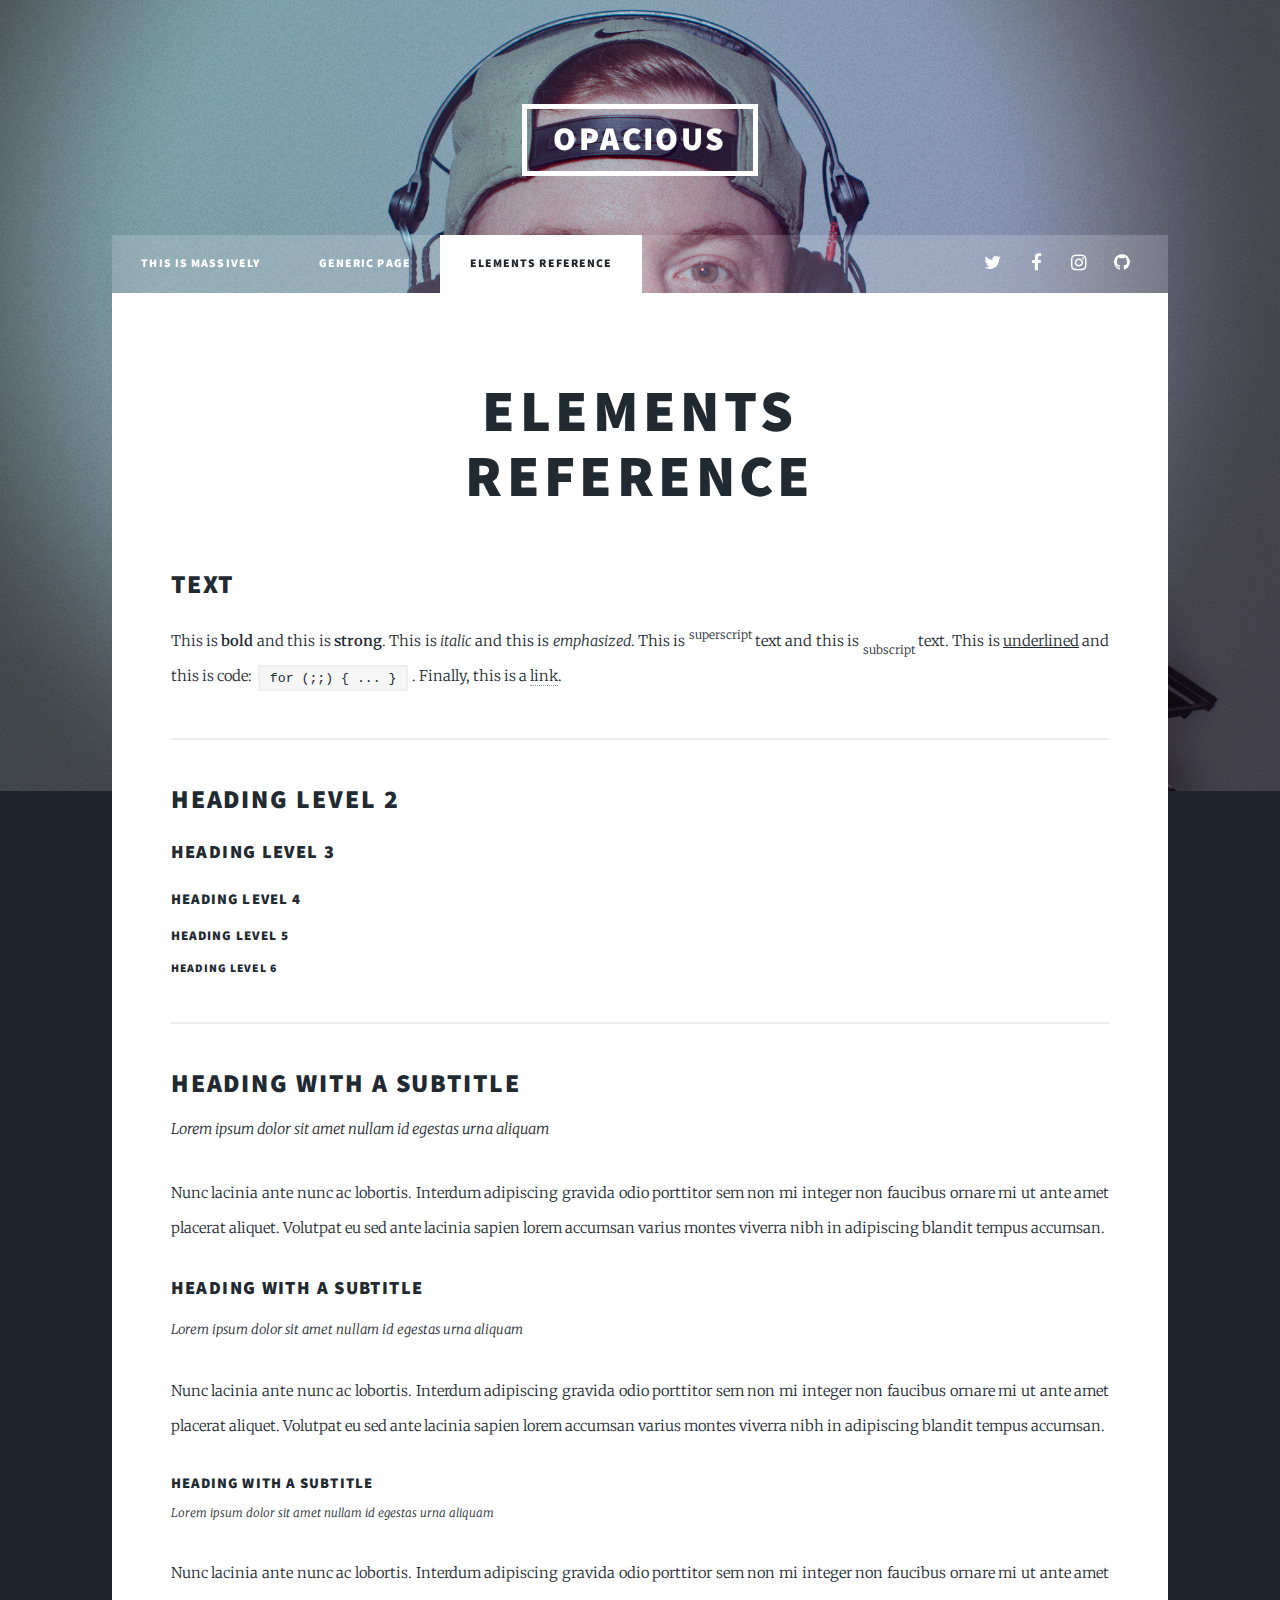
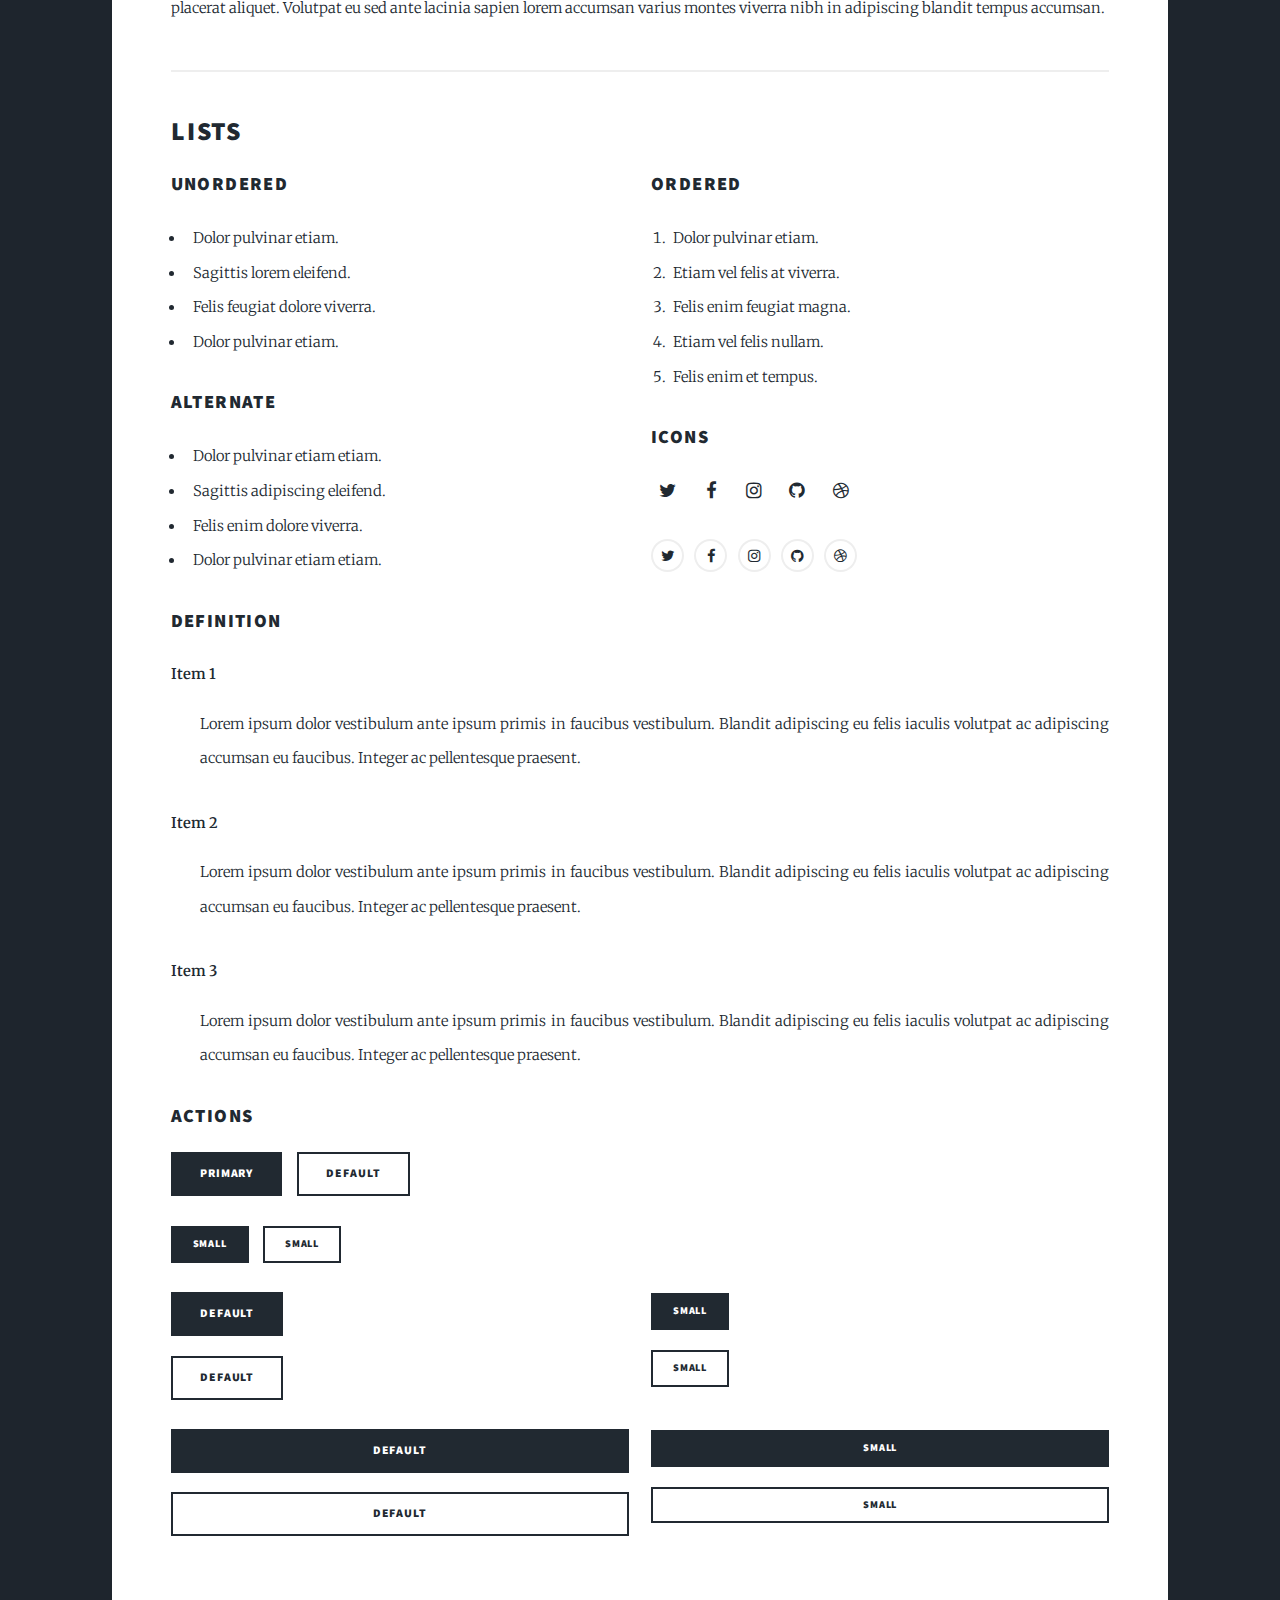
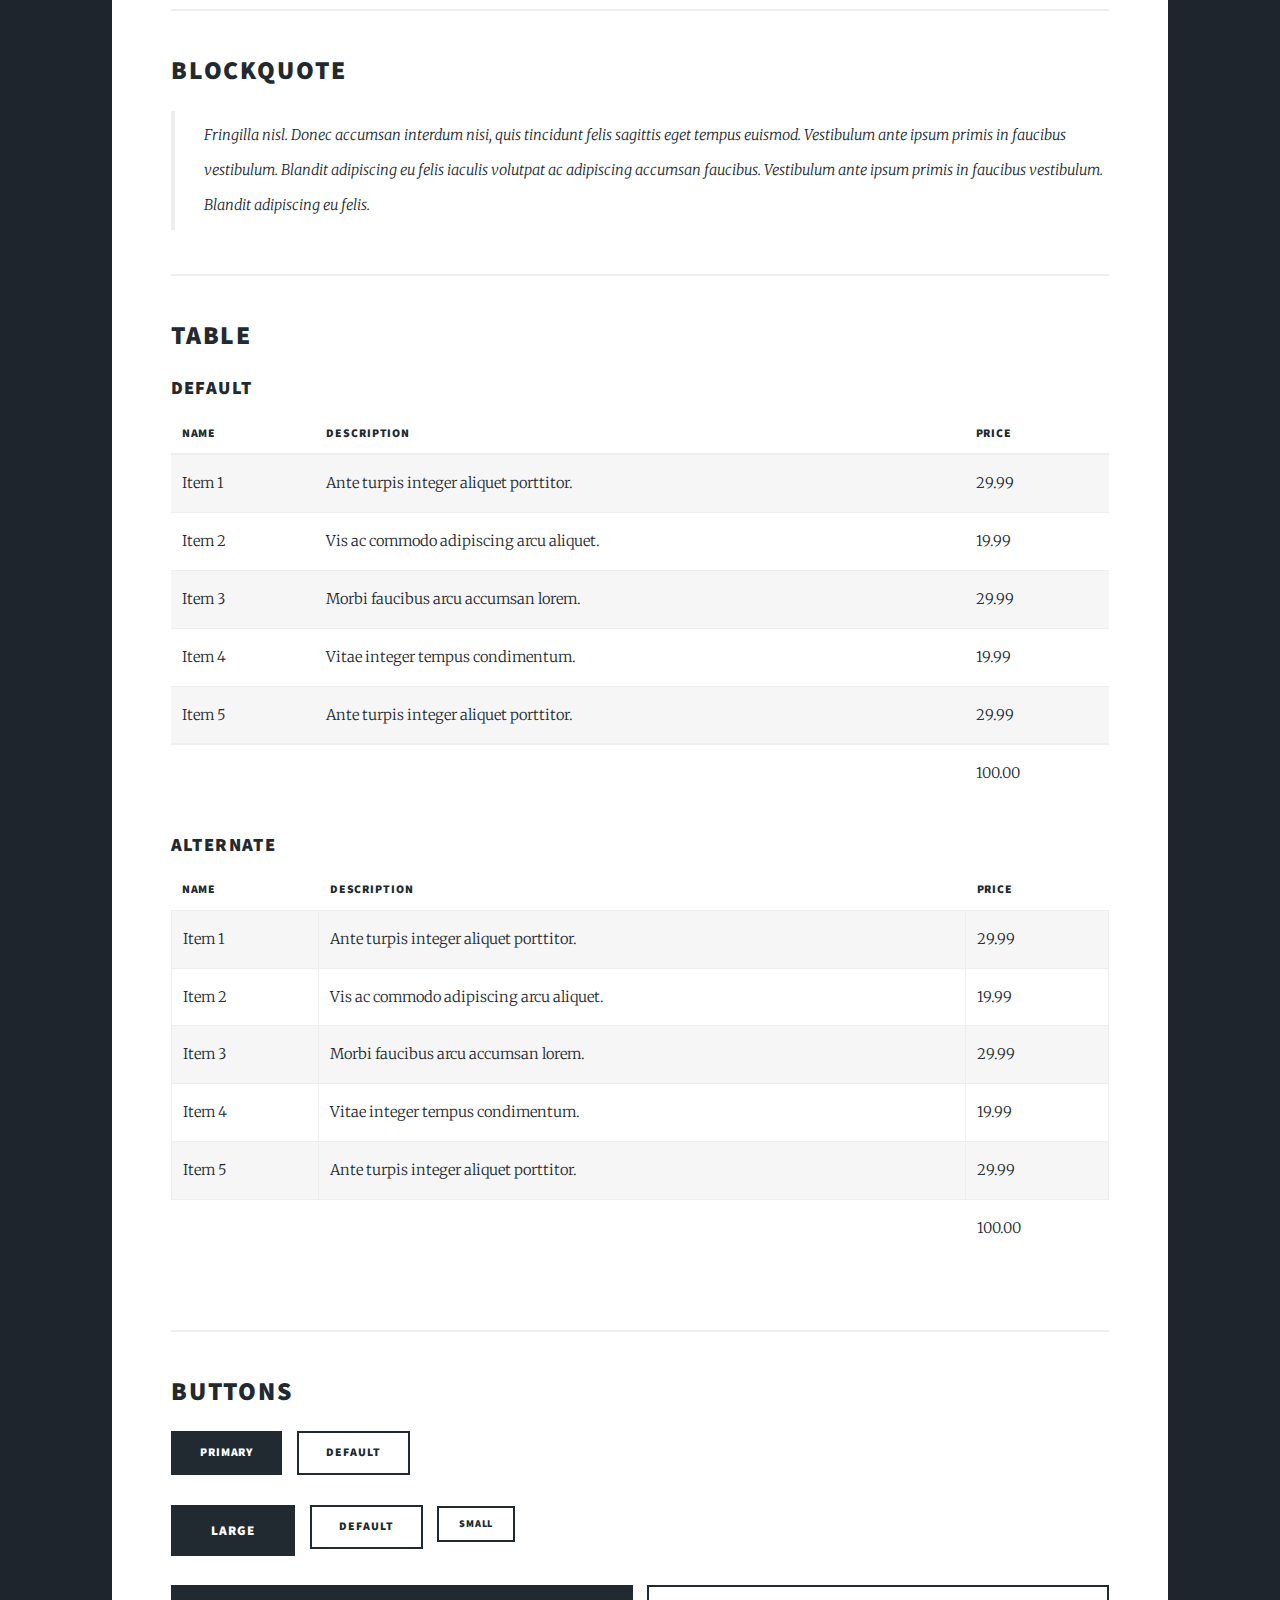
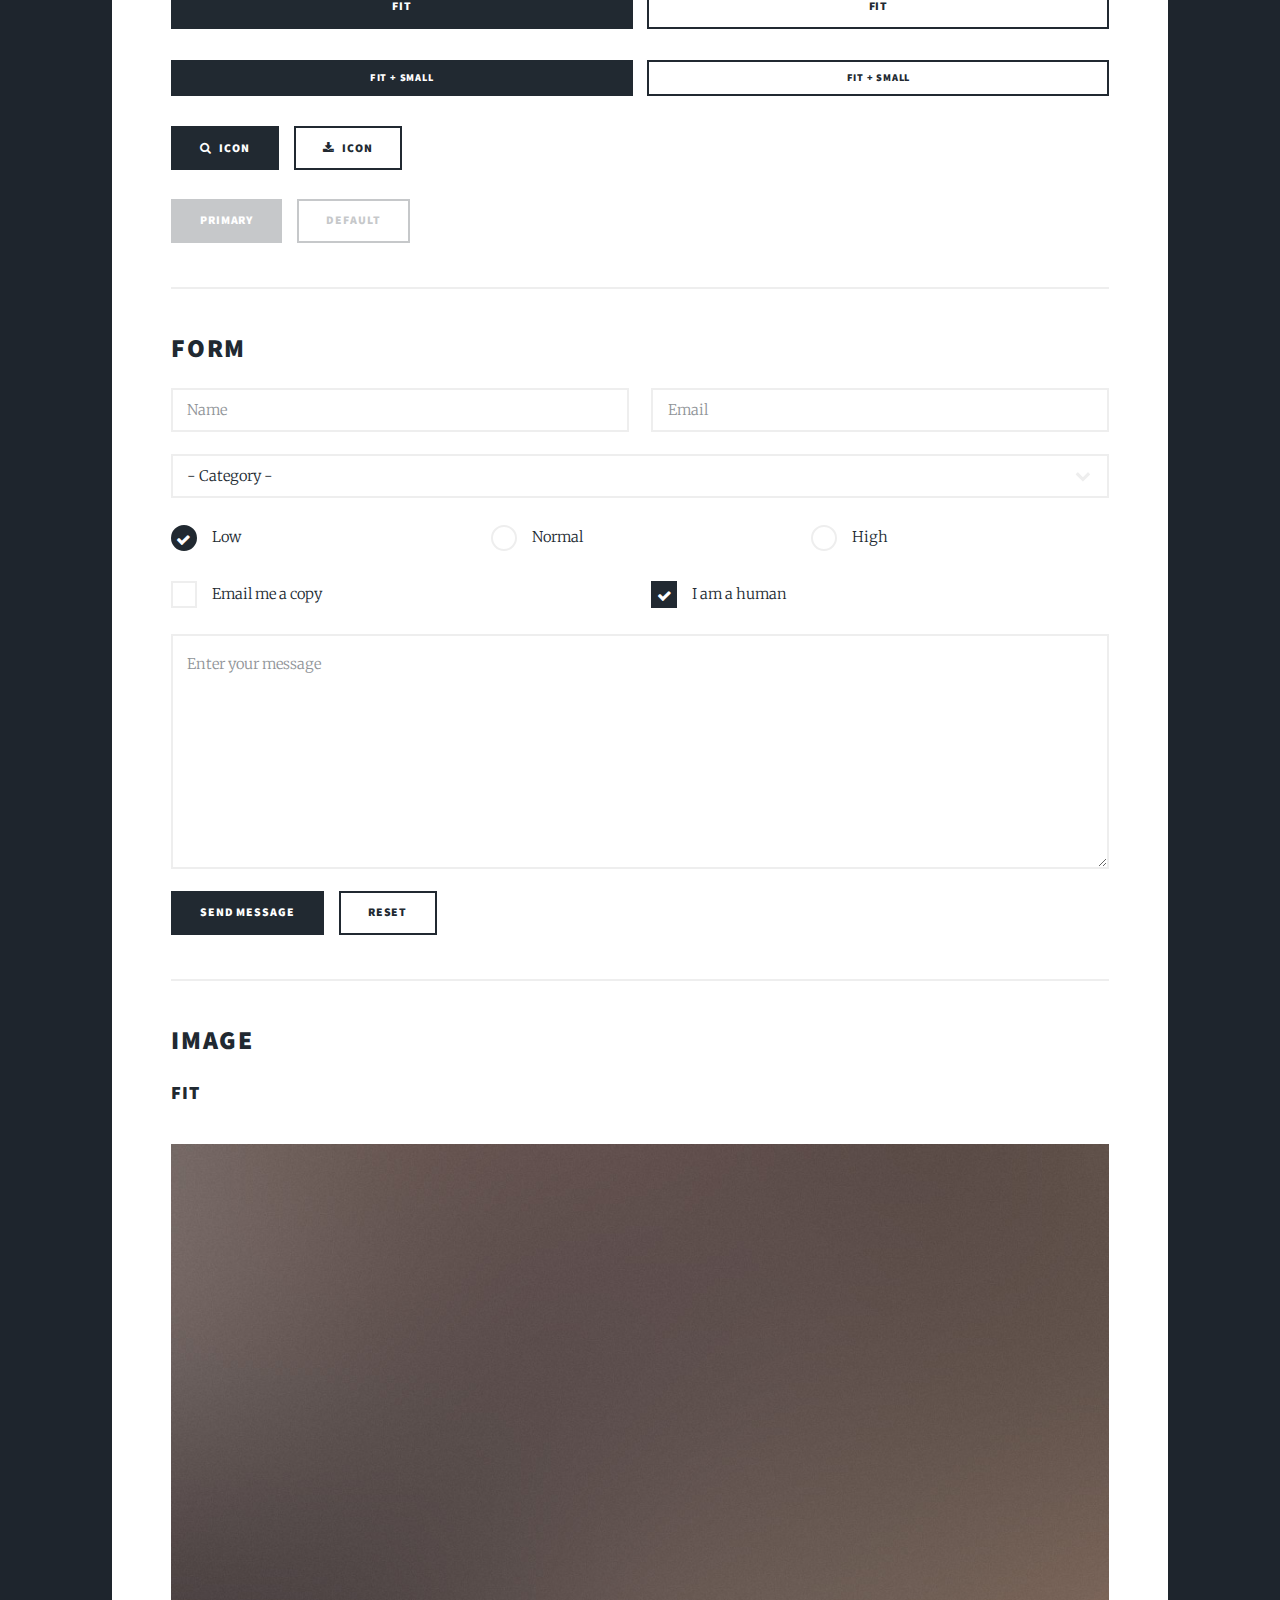
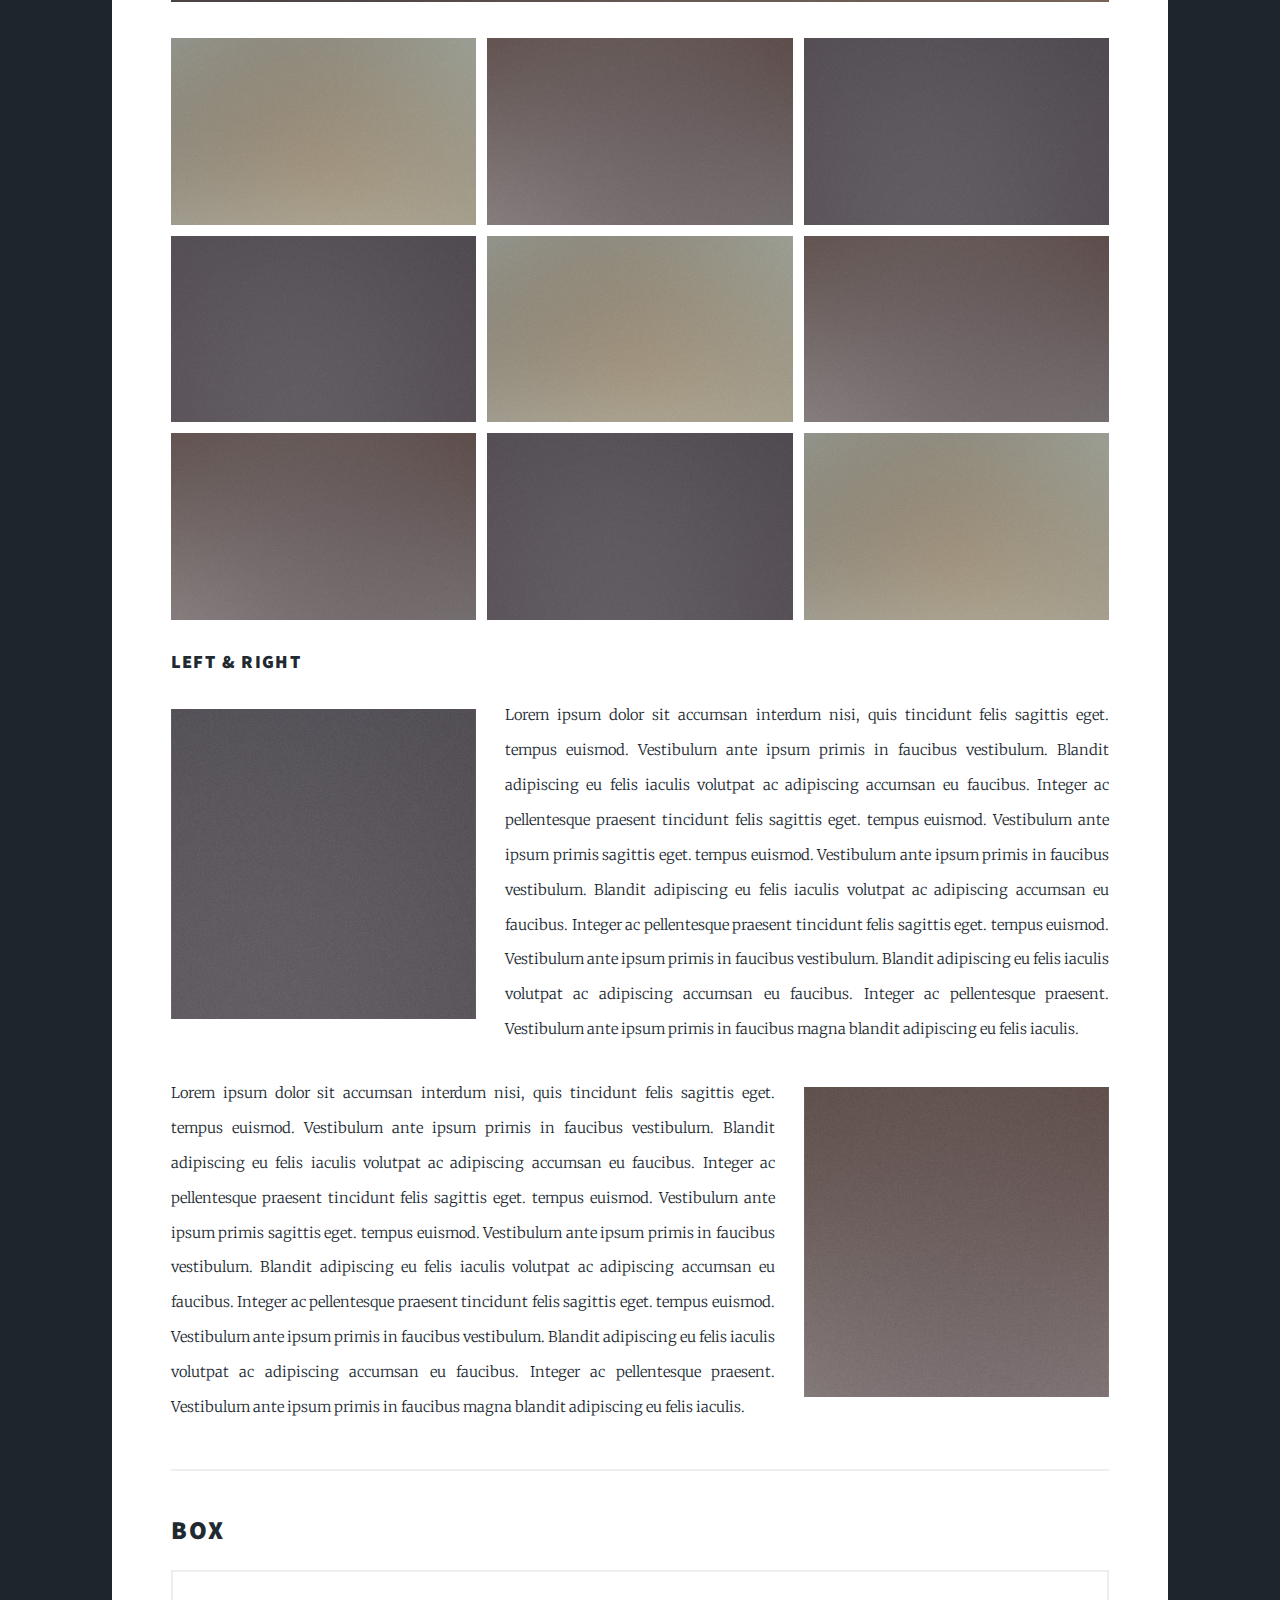
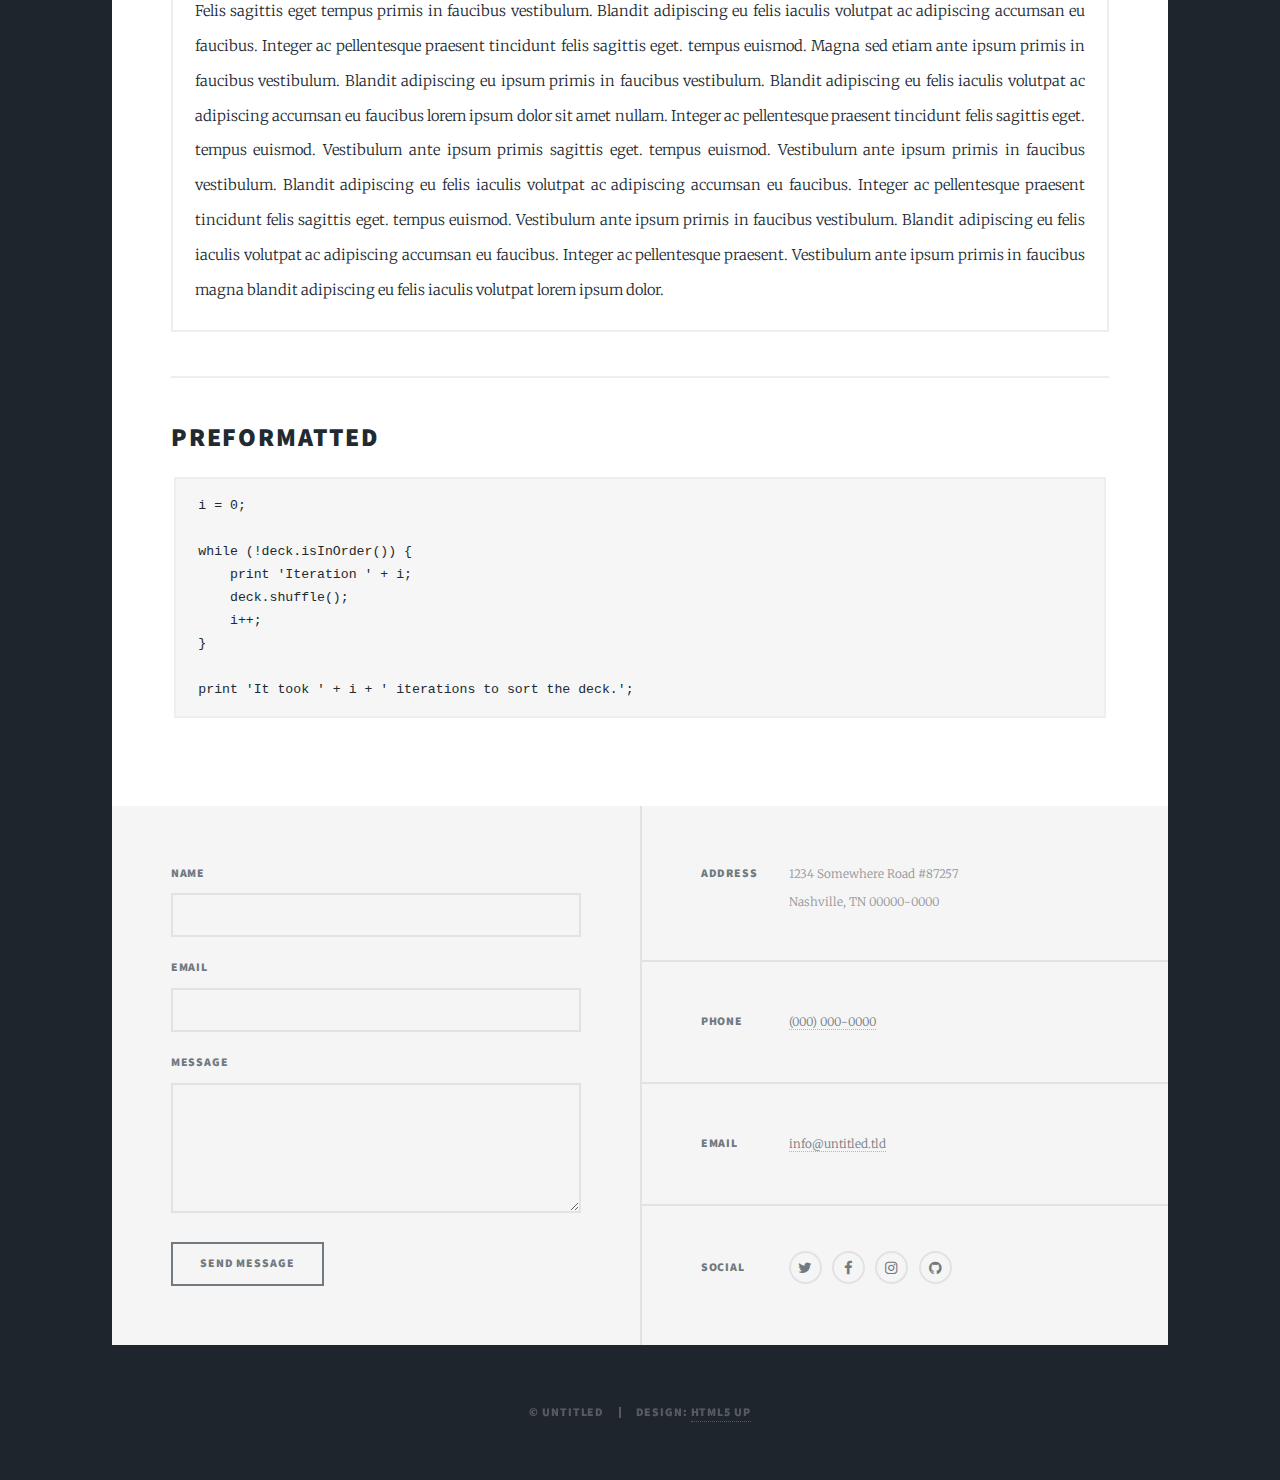
==== commit 4e05f918: "up" ====
--- a/elements.html
+++ b/elements.html
@@ -19,7 +19,7 @@
 
 				<!-- Header -->
 					<header id="header">
-						<a href="index.html" class="logo">Massively</a>
+						<a href="index.html" class="logo">opacious</a>
 					</header>
 
 				<!-- Nav -->
@@ -495,4 +495,4 @@
 			<script src="assets/js/main.js"></script>
 
 	</body>
-</html>+</html>
--- a/assets/css/main.css
+++ b/assets/css/main.css
@@ -3207,7 +3207,7 @@
 			width: 100%;
 			height: 100%;
 			background-color: #212931;
-			background-image: url("../../images/overlay.png"), linear-gradient(0deg, rgba(0, 0, 0, 0.1), rgba(0, 0, 0, 0.1)), url("../../images/bg.jpg");
+			background-image: url("../../images/overlay.png"), linear-gradient(0deg, rgba(0, 0, 0, 0.1), rgba(0, 0, 0, 0.1)), url("../../images/opey-website-1080-width.jpg");
 			background-size: auto,								auto,														100% auto;
 			background-position: center,								center,														top center;
 			background-repeat: repeat,								no-repeat,													no-repeat;
@@ -4650,4 +4650,4 @@
 			visibility: visible;
 		}
 
-	}+	}
